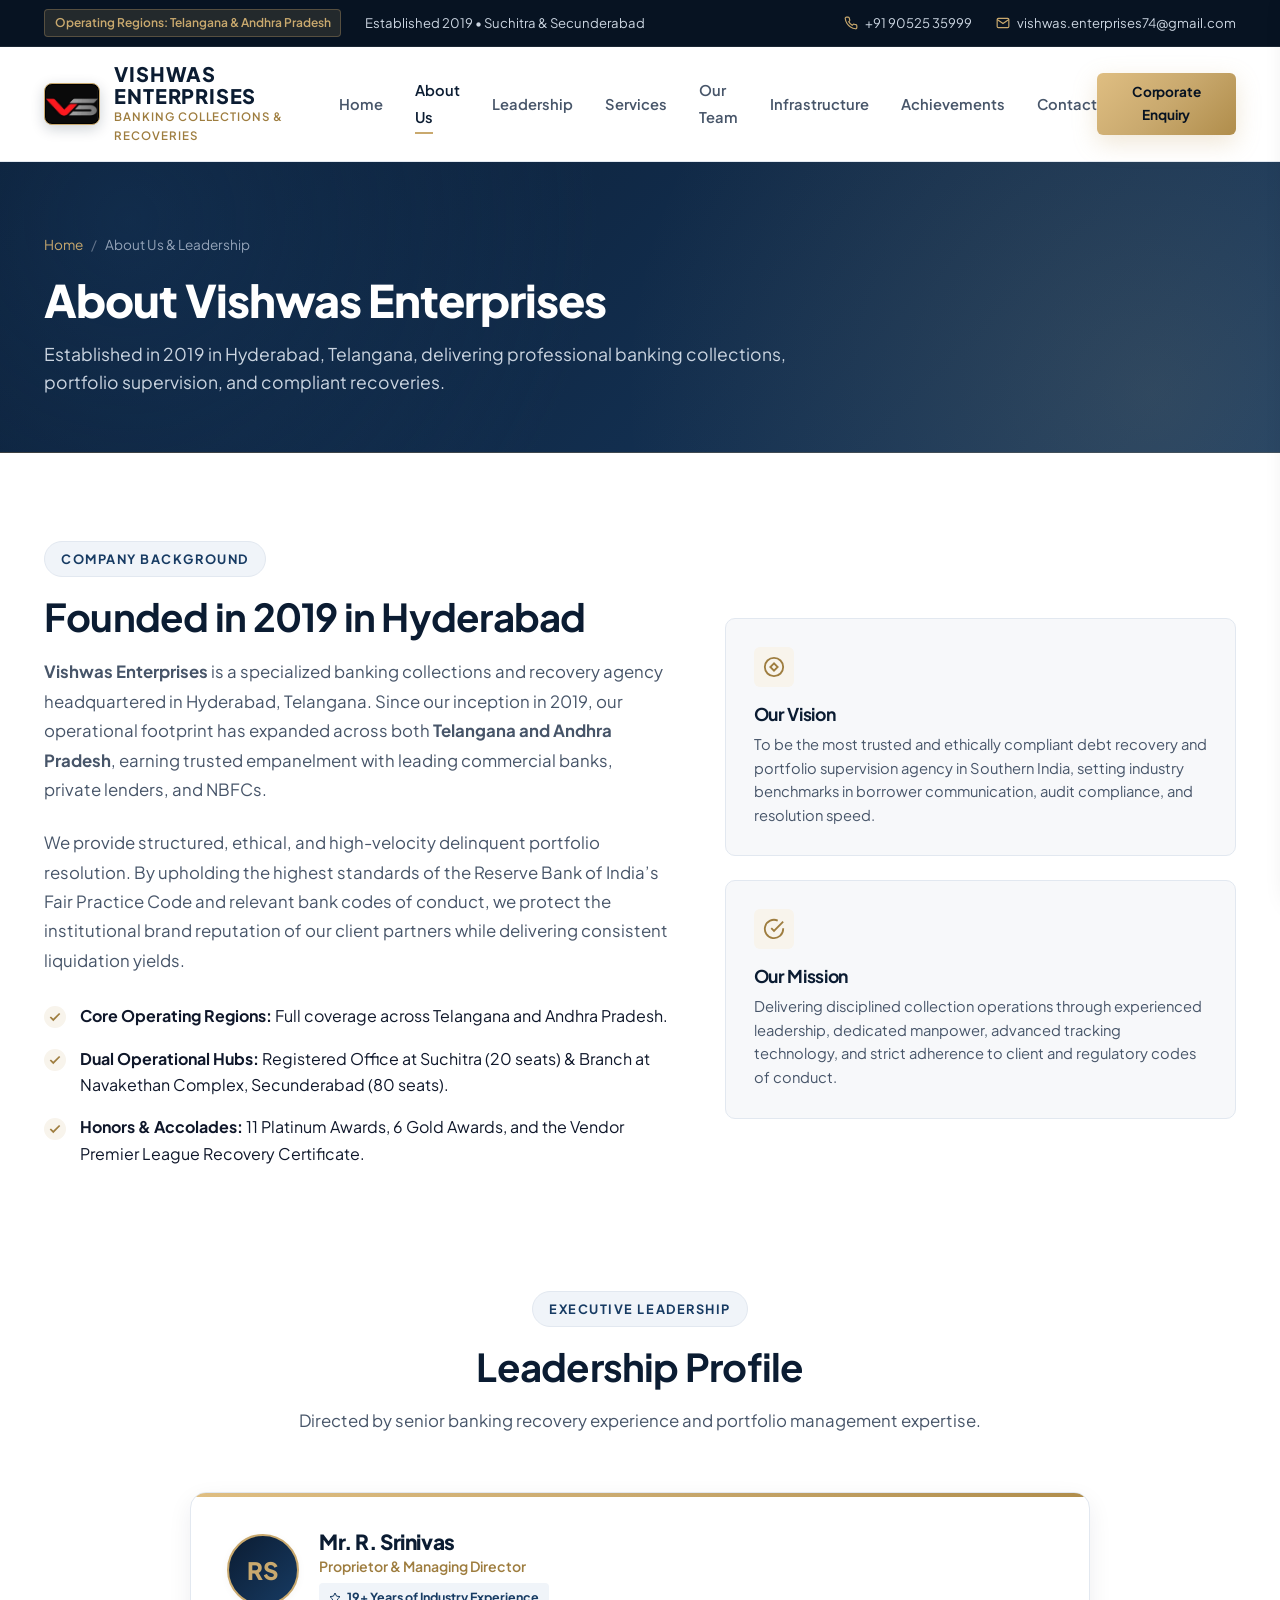
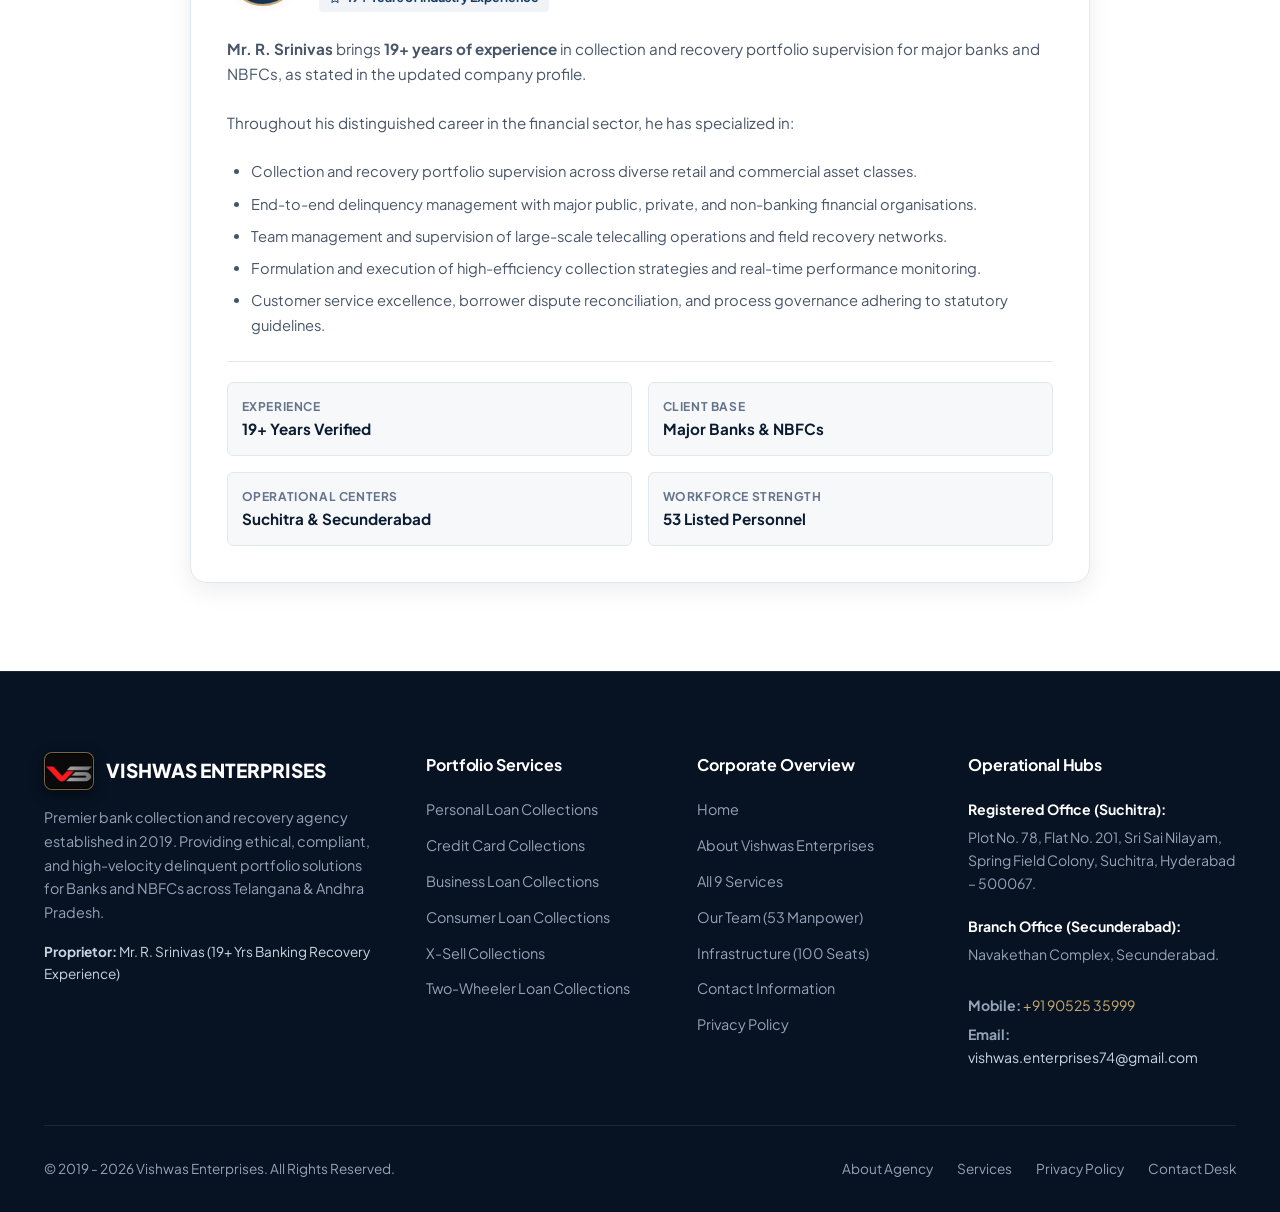
==== about.html @ aa0c0863 "Implement Master PRD: 19+ yrs exp, 53 manpower, 100 seating, 11 Platinum & 6 Gold awards, 9 services" ====
<!DOCTYPE html>
<html lang="en">
<head>
  <meta charset="UTF-8">
  <meta name="viewport" content="width=device-width, initial-scale=1.0">
  <title>About Us & Leadership | Vishwas Enterprises | Banking Collections</title>
  <meta name="description" content="Learn about Vishwas Enterprises, founded in 2019 in Hyderabad, and our Proprietor Mr. R. Srinivas with 19+ years of portfolio supervision experience for major banks and NBFCs across Telangana & Andhra Pradesh.">
  <meta name="keywords" content="About Vishwas Enterprises, Vishwas Enterprises Hyderabad, Mr R Srinivas Recovery, Bank Recovery Agency Secunderabad">

  <!-- Favicon -->
  <link rel="icon" type="image/jpeg" href="assets/logo.jpg">
  <link rel="apple-touch-icon" href="assets/logo.jpg">

  <!-- Fonts & Styles -->
  <link rel="preconnect" href="https://fonts.googleapis.com">
  <link rel="preconnect" href="https://fonts.gstatic.com" crossorigin>
  <link href="https://fonts.googleapis.com/css2?family=Plus+Jakarta+Sans:wght@300;400;500;600;700;800;900&display=swap" rel="stylesheet">
  <link rel="stylesheet" href="css/style.css">
  <link rel="stylesheet" href="css/responsive.css">
</head>
<body>

  <!-- Top Bar -->
  <div class="top-bar">
    <div class="container top-bar-inner">
      <div class="top-bar-left">
        <span class="badge-regions">Operating Regions: Telangana & Andhra Pradesh</span>
        <span class="top-bar-item">Established 2019 &bull; Suchitra & Secunderabad</span>
      </div>
      <div class="top-bar-right">
        <div class="top-bar-item">
          <svg width="14" height="14" viewBox="0 0 24 24" fill="none" stroke="currentColor" stroke-width="2"><path d="M22 16.92v3a2 2 0 0 1-2.18 2 19.79 19.79 0 0 1-8.63-3.07 19.5 19.5 0 0 1-6-6 19.79 19.79 0 0 1-3.07-8.67A2 2 0 0 1 4.11 2h3a2 2 0 0 1 2 1.72 12.84 12.84 0 0 0 .7 2.81 2 2 0 0 1-.45 2.11L8.09 9.91a16 16 0 0 0 6 6l1.27-1.27a2 2 0 0 1 2.11-.45 12.84 12.84 0 0 0 2.81.7A2 2 0 0 1 22 16.92z"></path></svg>
          <a href="tel:+919052535999">+91 90525 35999</a>
        </div>
        <div class="top-bar-item">
          <svg width="14" height="14" viewBox="0 0 24 24" fill="none" stroke="currentColor" stroke-width="2"><path d="M4 4h16c1.1 0 2 .9 2 2v12c0 1.1-.9 2-2 2H4c-1.1 0-2-.9-2-2V6c0-1.1.9-2 2-2z"></path><polyline points="22,6 12,13 2,6"></polyline></svg>
          <a href="mailto:vishwas.enterprises74@gmail.com">vishwas.enterprises74@gmail.com</a>
        </div>
      </div>
    </div>
  </div>

  <!-- Header -->
  <header class="main-header">
    <div class="container">
      <nav class="navbar">
        <a href="index.html" class="brand-logo">
          <div class="brand-logo-badge">
            <img src="assets/logo.jpg" alt="Vishwas Enterprises Logo" class="brand-logo-img">
          </div>
          <div class="brand-text">
            <span class="brand-name">VISHWAS ENTERPRISES</span>
            <span class="brand-tagline">Banking Collections & Recoveries</span>
          </div>
        </a>

        <ul class="nav-links">
          <li><a href="index.html" class="nav-link">Home</a></li>
          <li><a href="about.html" class="nav-link active">About Us</a></li>
          <li><a href="#leadership" class="nav-link">Leadership</a></li>
          <li><a href="services.html" class="nav-link">Services</a></li>
          <li><a href="index.html#team" class="nav-link">Our Team</a></li>
          <li><a href="index.html#infrastructure" class="nav-link">Infrastructure</a></li>
          <li><a href="index.html#awards" class="nav-link">Achievements</a></li>
          <li><a href="contact.html" class="nav-link">Contact</a></li>
        </ul>

        <div class="nav-cta">
          <a href="contact.html#contact" class="btn btn-primary btn-sm">Corporate Enquiry</a>
        </div>

        <button class="mobile-toggle" aria-label="Open Navigation Menu">
          <svg width="26" height="26" viewBox="0 0 24 24" fill="none" stroke="currentColor" stroke-width="2"><line x1="3" y1="12" x2="21" y2="12"></line><line x1="3" y1="6" x2="21" y2="6"></line><line x1="3" y1="18" x2="21" y2="18"></line></svg>
        </button>
      </nav>
    </div>
  </header>

  <!-- Mobile Drawer -->
  <div class="mobile-nav-overlay"></div>
  <aside class="mobile-nav-drawer">
    <div class="mobile-drawer-header">
      <div class="brand-logo">
        <div class="brand-logo-badge">
          <img src="assets/logo.jpg" alt="Vishwas Enterprises Logo" class="brand-logo-img">
        </div>
        <div class="brand-text">
          <span class="brand-name" style="font-size: 1.05rem;">VISHWAS</span>
          <span class="brand-tagline">Enterprises</span>
        </div>
      </div>
      <button class="close-drawer">&times;</button>
    </div>
    <ul class="mobile-nav-links">
      <li><a href="index.html" class="nav-link">Home</a></li>
      <li><a href="about.html" class="nav-link">About Us & Leadership</a></li>
      <li><a href="services.html" class="nav-link">All 9 Services</a></li>
      <li><a href="index.html#team" class="nav-link">Our Team (53 Manpower)</a></li>
      <li><a href="index.html#infrastructure" class="nav-link">Infrastructure</a></li>
      <li><a href="index.html#awards" class="nav-link">Achievements</a></li>
      <li><a href="contact.html" class="nav-link">Contact Information</a></li>
    </ul>
  </aside>

  <!-- Page Hero -->
  <section class="page-hero">
    <div class="container">
      <div class="page-hero-content">
        <div class="breadcrumb-nav">
          <a href="index.html">Home</a>
          <span class="breadcrumb-separator">/</span>
          <span>About Us & Leadership</span>
        </div>
        <h1 class="page-hero-title">About Vishwas Enterprises</h1>
        <p class="page-hero-desc">
          Established in 2019 in Hyderabad, Telangana, delivering professional banking collections, portfolio supervision, and compliant recoveries.
        </p>
      </div>
    </div>
  </section>

  <!-- Main About Content -->
  <section class="section">
    <div class="container">
      <div class="about-grid" style="margin-bottom: 4rem;">
        <div>
          <span class="section-tag">Company Background</span>
          <h2 class="section-title">Founded in 2019 in Hyderabad</h2>
          <p class="about-intro-text">
            <strong>Vishwas Enterprises</strong> is a specialized banking collections and recovery agency headquartered in Hyderabad, Telangana. Since our inception in 2019, our operational footprint has expanded across both <strong>Telangana and Andhra Pradesh</strong>, earning trusted empanelment with leading commercial banks, private lenders, and NBFCs.
          </p>
          <p class="about-intro-text">
            We provide structured, ethical, and high-velocity delinquent portfolio resolution. By upholding the highest standards of the Reserve Bank of India’s Fair Practice Code and relevant bank codes of conduct, we protect the institutional brand reputation of our client partners while delivering consistent liquidation yields.
          </p>

          <div class="about-features-list">
            <div class="about-feature-item">
              <span class="about-check"><svg viewBox="0 0 24 24" fill="none" stroke="currentColor" stroke-width="3"><polyline points="20 6 9 17 4 12"></polyline></svg></span>
              <div><strong>Core Operating Regions:</strong> Full coverage across Telangana and Andhra Pradesh.</div>
            </div>
            <div class="about-feature-item">
              <span class="about-check"><svg viewBox="0 0 24 24" fill="none" stroke="currentColor" stroke-width="3"><polyline points="20 6 9 17 4 12"></polyline></svg></span>
              <div><strong>Dual Operational Hubs:</strong> Registered Office at Suchitra (20 seats) & Branch at Navakethan Complex, Secunderabad (80 seats).</div>
            </div>
            <div class="about-feature-item">
              <span class="about-check"><svg viewBox="0 0 24 24" fill="none" stroke="currentColor" stroke-width="3"><polyline points="20 6 9 17 4 12"></polyline></svg></span>
              <div><strong>Honors & Accolades:</strong> 11 Platinum Awards, 6 Gold Awards, and the Vendor Premier League Recovery Certificate.</div>
            </div>
          </div>
        </div>

        <!-- Vision & Mission -->
        <div>
          <div class="vision-mission-grid" style="margin-top: 0; display: flex; flex-direction: column; gap: 1.5rem;">
            <div class="vm-card">
              <div class="vm-icon">
                <svg width="22" height="22" viewBox="0 0 24 24" fill="none" stroke="currentColor" stroke-width="2"><circle cx="12" cy="12" r="10"></circle><polygon points="12 8 8 12 12 16 16 12 12 8"></polygon></svg>
              </div>
              <h3 class="vm-title">Our Vision</h3>
              <p class="vm-text">
                To be the most trusted and ethically compliant debt recovery and portfolio supervision agency in Southern India, setting industry benchmarks in borrower communication, audit compliance, and resolution speed.
              </p>
            </div>

            <div class="vm-card">
              <div class="vm-icon">
                <svg width="22" height="22" viewBox="0 0 24 24" fill="none" stroke="currentColor" stroke-width="2"><path d="M22 11.08V12a10 10 0 1 1-5.93-9.14"></path><polyline points="22 4 12 14.01 9 11.01"></polyline></svg>
              </div>
              <h3 class="vm-title">Our Mission</h3>
              <p class="vm-text">
                Delivering disciplined collection operations through experienced leadership, dedicated manpower, advanced tracking technology, and strict adherence to client and regulatory codes of conduct.
              </p>
            </div>
          </div>
        </div>
      </div>

      <!-- Leadership Profile Section -->
      <div id="leadership" style="padding-top: 2rem;">
        <div class="section-header">
          <span class="section-tag">Executive Leadership</span>
          <h2 class="section-title">Leadership Profile</h2>
          <p class="section-desc">Directed by senior banking recovery experience and portfolio management expertise.</p>
        </div>

        <div class="proprietor-card" style="max-width: 900px; margin: 0 auto;">
          <div class="proprietor-header">
            <div class="proprietor-avatar">RS</div>
            <div>
              <h3 class="proprietor-name">Mr. R. Srinivas</h3>
              <div class="proprietor-designation">Proprietor & Managing Director</div>
              <div class="proprietor-exp-badge">
                <svg width="12" height="12" viewBox="0 0 24 24" fill="none" stroke="currentColor" stroke-width="2"><polygon points="12 2 15.09 8.26 22 9.27 17 14.14 18.18 21.02 12 17.77 5.82 21.02 7 14.14 2 9.27 8.91 8.26 12 2"></polygon></svg>
                19+ Years of Industry Experience
              </div>
            </div>
          </div>

          <p class="proprietor-bio">
            <strong>Mr. R. Srinivas</strong> brings <strong>19+ years of experience</strong> in collection and recovery portfolio supervision for major banks and NBFCs, as stated in the updated company profile.
          </p>
          <p class="proprietor-bio">
            Throughout his distinguished career in the financial sector, he has specialized in:
          </p>
          <ul class="policy-list" style="margin-bottom: 1.5rem;">
            <li>Collection and recovery portfolio supervision across diverse retail and commercial asset classes.</li>
            <li>End-to-end delinquency management with major public, private, and non-banking financial organisations.</li>
            <li>Team management and supervision of large-scale telecalling operations and field recovery networks.</li>
            <li>Formulation and execution of high-efficiency collection strategies and real-time performance monitoring.</li>
            <li>Customer service excellence, borrower dispute reconciliation, and process governance adhering to statutory guidelines.</li>
          </ul>

          <div class="proprietor-creds">
            <div class="cred-box">
              <div class="cred-title">Experience</div>
              <div class="cred-val">19+ Years Verified</div>
            </div>
            <div class="cred-box">
              <div class="cred-title">Client Base</div>
              <div class="cred-val">Major Banks & NBFCs</div>
            </div>
            <div class="cred-box">
              <div class="cred-title">Operational Centers</div>
              <div class="cred-val">Suchitra & Secunderabad</div>
            </div>
            <div class="cred-box">
              <div class="cred-title">Workforce Strength</div>
              <div class="cred-val">53 Listed Personnel</div>
            </div>
          </div>
        </div>
      </div>
    </div>
  </section>

  <!-- Footer -->
  <footer class="main-footer">
    <div class="container">
      <div class="footer-top-grid">
        <div class="footer-brand-summary">
          <div class="footer-logo">
            <div class="brand-logo-badge footer-badge" style="width: 50px; height: 38px;">
              <img src="assets/logo.jpg" alt="Vishwas Enterprises Official Logo" class="brand-logo-img">
            </div>
            <span>VISHWAS ENTERPRISES</span>
          </div>
          <p class="footer-text">
            Premier bank collection and recovery agency established in 2019. Providing ethical, compliant, and high-velocity delinquent portfolio solutions for Banks and NBFCs across Telangana & Andhra Pradesh.
          </p>
          <div style="font-size: 0.85rem; color: #CBD5E1;">
            <strong>Proprietor:</strong> Mr. R. Srinivas (19+ Yrs Banking Recovery Experience)
          </div>
        </div>

        <div>
          <div class="footer-col-title">Portfolio Services</div>
          <ul class="footer-nav-list">
            <li><a href="services.html#personal-loans">Personal Loan Collections</a></li>
            <li><a href="services.html#credit-cards">Credit Card Collections</a></li>
            <li><a href="services.html#business-loans">Business Loan Collections</a></li>
            <li><a href="services.html#consumer-loans">Consumer Loan Collections</a></li>
            <li><a href="services.html#x-sell">X-Sell Collections</a></li>
            <li><a href="services.html#two-wheeler">Two-Wheeler Loan Collections</a></li>
          </ul>
        </div>

        <div>
          <div class="footer-col-title">Corporate Overview</div>
          <ul class="footer-nav-list">
            <li><a href="index.html">Home</a></li>
            <li><a href="about.html">About Vishwas Enterprises</a></li>
            <li><a href="services.html">All 9 Services</a></li>
            <li><a href="index.html#team">Our Team (53 Manpower)</a></li>
            <li><a href="index.html#infrastructure">Infrastructure (100 Seats)</a></li>
            <li><a href="contact.html">Contact Information</a></li>
            <li><a href="privacy-policy.html">Privacy Policy</a></li>
          </ul>
        </div>

        <div>
          <div class="footer-col-title">Operational Hubs</div>
          <div class="footer-branches">
            <div class="footer-branch-item">
              <strong>Registered Office (Suchitra):</strong>
              Plot No. 78, Flat No. 201, Sri Sai Nilayam, Spring Field Colony, Suchitra, Hyderabad – 500067.
            </div>
            <div class="footer-branch-item">
              <strong>Branch Office (Secunderabad):</strong>
              Navakethan Complex, Secunderabad.
            </div>
            <div style="margin-top: 0.5rem; display: flex; flex-direction: column; gap: 0.35rem;">
              <span><strong>Mobile:</strong> <a href="tel:+919052535999" style="color: var(--accent-gold);">+91 90525 35999</a></span>
              <span><strong>Email:</strong> <a href="mailto:vishwas.enterprises74@gmail.com" style="color: #CBD5E1;">vishwas.enterprises74@gmail.com</a></span>
            </div>
          </div>
        </div>
      </div>

      <div class="footer-bottom">
        <div>&copy; 2019 - 2026 Vishwas Enterprises. All Rights Reserved.</div>
        <div class="footer-bottom-links">
          <a href="about.html">About Agency</a>
          <a href="services.html">Services</a>
          <a href="privacy-policy.html">Privacy Policy</a>
          <a href="contact.html">Contact Desk</a>
        </div>
      </div>
    </div>
  </footer>

  <script src="js/script.js"></script>
</body>
</html>
---- css/style.css ----
/* ==========================================================================
   VISHWAS ENTERPRISES - CORPORATE STYLESHEET
   Bank Collection & Recovery Agency | Hyderabad & Secunderabad
   Designed for Banks, NBFCs & Institutional Lenders
   ========================================================================== */

/* --- CSS Variables & Design Tokens --- */
:root {
  /* Brand Palette */
  --primary-navy: #0B1C32;
  --secondary-royal: #173B63;
  --navy-dark: #071322;
  --navy-light: #1E4675;
  --navy-ultra-light: #F0F4F9;
  
  --accent-gold: #C9A96E;
  --accent-gold-hover: #B89759;
  --accent-gold-dark: #9E7D3F;
  --accent-gold-light: #F8F4EC;
  --accent-gold-muted: rgba(201, 169, 110, 0.16);

  /* Backgrounds & Surfaces */
  --bg-white: #FFFFFF;
  --bg-light: #F7F8FA;
  --bg-card: #FFFFFF;
  --bg-alt: #F3F5F9;

  /* Typography Colors */
  --text-primary: #0F172A;
  --text-secondary: #475569;
  --text-muted: #64748B;
  --text-light: #F8FAFC;
  --text-gold: #C9A96E;

  /* Borders & Dividers */
  --border-subtle: #E2E8F0;
  --border-strong: #CBD5E1;
  --border-gold: rgba(201, 169, 110, 0.35);

  /* Shadows */
  --shadow-sm: 0 2px 8px rgba(11, 28, 50, 0.04);
  --shadow-md: 0 8px 24px rgba(11, 28, 50, 0.07);
  --shadow-lg: 0 16px 40px rgba(11, 28, 50, 0.11);
  --shadow-gold: 0 8px 25px rgba(201, 169, 110, 0.28);
  --shadow-navy: 0 12px 30px rgba(11, 28, 50, 0.25);

  /* Gradients */
  --gradient-navy: linear-gradient(135deg, #0B1C32 0%, #173B63 100%);
  --gradient-navy-dark: linear-gradient(180deg, #071322 0%, #0B1C32 100%);
  --gradient-gold: linear-gradient(135deg, #DFBE82 0%, #C9A96E 50%, #B08D4B 100%);
  --gradient-subtle: linear-gradient(180deg, #FFFFFF 0%, #F7F8FA 100%);

  /* Spacing & Layout */
  --container-max-width: 1240px;
  --radius-sm: 6px;
  --radius-md: 10px;
  --radius-lg: 16px;
  --radius-xl: 24px;
  --transition-fast: 0.2s cubic-bezier(0.4, 0, 0.2, 1);
  --transition-smooth: 0.35s cubic-bezier(0.4, 0, 0.2, 1);
}

/* --- Base & Reset --- */
*, *::before, *::after {
  box-sizing: border-box;
  margin: 0;
  padding: 0;
}

html {
  scroll-behavior: smooth;
  font-size: 16px;
  -webkit-text-size-adjust: 100%;
}

body {
  font-family: 'Plus Jakarta Sans', -apple-system, BlinkMacSystemFont, "Segoe UI", Roboto, sans-serif;
  color: var(--text-primary);
  background-color: var(--bg-white);
  line-height: 1.65;
  overflow-x: hidden;
  text-rendering: optimizeLegibility;
  -webkit-font-smoothing: antialiased;
}

img, svg {
  display: block;
  max-width: 100%;
}

a {
  color: inherit;
  text-decoration: none;
  transition: color var(--transition-fast);
}

ul, ol {
  list-style: none;
}

button, input, select, textarea {
  font-family: inherit;
  font-size: inherit;
}

/* --- Typography --- */
h1, h2, h3, h4, h5, h6 {
  font-weight: 700;
  color: var(--primary-navy);
  line-height: 1.25;
  letter-spacing: -0.02em;
}

h1 { font-size: clamp(2.2rem, 4vw, 3.4rem); }
h2 { font-size: clamp(1.8rem, 3vw, 2.4rem); }
h3 { font-size: clamp(1.25rem, 2vw, 1.5rem); }
h4 { font-size: 1.15rem; }

p {
  color: var(--text-secondary);
  font-size: 1rem;
}

.text-gold {
  color: var(--accent-gold);
}

/* --- Layout Utilities --- */
.container {
  width: 100%;
  max-width: var(--container-max-width);
  margin-inline: auto;
  padding-inline: 1.5rem;
}

.section {
  padding-block: 5.5rem;
  position: relative;
}

.section-light {
  background-color: var(--bg-light);
}

.section-navy {
  background: var(--gradient-navy);
  color: var(--text-light);
}

.section-navy h2, 
.section-navy h3, 
.section-navy h4 {
  color: var(--text-light);
}

.section-navy p {
  color: #CBD5E1;
}

/* --- Section Header Block --- */
.section-header {
  text-align: center;
  max-width: 780px;
  margin: 0 auto 3.5rem auto;
}

.section-tag {
  display: inline-flex;
  align-items: center;
  gap: 0.5rem;
  font-size: 0.8rem;
  font-weight: 700;
  letter-spacing: 0.12em;
  text-transform: uppercase;
  color: var(--secondary-royal);
  background-color: var(--navy-ultra-light);
  border: 1px solid var(--border-subtle);
  padding: 0.4rem 1rem;
  border-radius: 999px;
  margin-bottom: 1rem;
}

.section-navy .section-tag {
  color: var(--accent-gold);
  background: rgba(201, 169, 110, 0.12);
  border-color: rgba(201, 169, 110, 0.25);
}

.section-title {
  margin-bottom: 1rem;
}

.section-desc {
  font-size: 1.05rem;
  line-height: 1.7;
}

/* --- Buttons --- */
.btn {
  display: inline-flex;
  align-items: center;
  justify-content: center;
  gap: 0.6rem;
  padding: 0.85rem 1.75rem;
  border-radius: var(--radius-sm);
  font-weight: 600;
  font-size: 0.95rem;
  letter-spacing: -0.01em;
  border: 1px solid transparent;
  cursor: pointer;
  transition: all var(--transition-fast);
  text-align: center;
}

.btn-primary {
  background: var(--gradient-gold);
  color: var(--navy-dark);
  border: none;
  font-weight: 700;
  box-shadow: var(--shadow-gold);
}

.btn-primary:hover {
  background: linear-gradient(135deg, #ECC888 0%, #D4AF37 100%);
  transform: translateY(-2px);
  box-shadow: 0 10px 28px rgba(201, 169, 110, 0.38);
}

.btn-navy {
  background: var(--primary-navy);
  color: var(--bg-white);
  box-shadow: var(--shadow-md);
}

.btn-navy:hover {
  background: var(--secondary-royal);
  transform: translateY(-2px);
  box-shadow: var(--shadow-lg);
}

.btn-outline-white {
  background: transparent;
  color: var(--bg-white);
  border-color: rgba(255, 255, 255, 0.35);
}

.btn-outline-white:hover {
  background: rgba(255, 255, 255, 0.1);
  border-color: var(--bg-white);
  transform: translateY(-2px);
}

.btn-outline-navy {
  background: transparent;
  color: var(--primary-navy);
  border-color: var(--border-strong);
}

.btn-outline-navy:hover {
  border-color: var(--primary-navy);
  background-color: var(--navy-ultra-light);
  transform: translateY(-2px);
}

.btn-sm {
  padding: 0.55rem 1.1rem;
  font-size: 0.85rem;
}

/* ==========================================================================
   TOP BAR & NAVIGATION
   ========================================================================== */
.top-bar {
  background-color: var(--navy-dark);
  color: #94A3B8;
  font-size: 0.82rem;
  border-bottom: 1px solid rgba(255, 255, 255, 0.08);
  padding-block: 0.55rem;
}

.top-bar-inner {
  display: flex;
  align-items: center;
  justify-content: space-between;
  flex-wrap: wrap;
  gap: 0.75rem;
}

.top-bar-left, .top-bar-right {
  display: flex;
  align-items: center;
  gap: 1.5rem;
}

.top-bar-item {
  display: inline-flex;
  align-items: center;
  gap: 0.45rem;
  color: #CBD5E1;
}

.top-bar-item svg {
  color: var(--accent-gold);
  flex-shrink: 0;
}

.top-bar-item a:hover {
  color: var(--accent-gold);
}

.badge-regions {
  background: rgba(201, 169, 110, 0.15);
  color: var(--accent-gold);
  padding: 0.2rem 0.6rem;
  border-radius: 4px;
  font-size: 0.75rem;
  font-weight: 600;
  border: 1px solid rgba(201, 169, 110, 0.3);
}

/* Main Header */
.main-header {
  position: sticky;
  top: 0;
  z-index: 1000;
  background-color: rgba(255, 255, 255, 0.98);
  backdrop-filter: blur(12px);
  border-bottom: 1px solid var(--border-subtle);
  transition: all var(--transition-fast);
}

.main-header.scrolled {
  box-shadow: 0 4px 20px rgba(11, 28, 50, 0.08);
}

.navbar {
  display: flex;
  align-items: center;
  justify-content: space-between;
  padding-block: 1rem;
}

/* Brand Logo */
.brand-logo {
  display: flex;
  align-items: center;
  gap: 0.9rem;
}

.brand-logo-badge, .logo-symbol {
  width: 56px;
  height: 42px;
  background: #000000;
  border-radius: 8px;
  display: flex;
  align-items: center;
  justify-content: center;
  border: 1.5px solid var(--accent-gold);
  box-shadow: 0 4px 14px rgba(11, 28, 50, 0.2);
  overflow: hidden;
  flex-shrink: 0;
  padding: 1px;
  transition: all var(--transition-fast);
}

.brand-logo:hover .brand-logo-badge,
.brand-logo:hover .logo-symbol {
  border-color: #ECC888;
  box-shadow: 0 6px 18px rgba(201, 169, 110, 0.4);
  transform: translateY(-1px);
}

.brand-logo-img {
  width: 100%;
  height: 100%;
  object-fit: cover;
  display: block;
  border-radius: 6px;
}

.footer-badge {
  background: #000000;
  border-color: rgba(201, 169, 110, 0.6);
  box-shadow: 0 4px 14px rgba(0, 0, 0, 0.4);
}

.brand-text {
  display: flex;
  flex-direction: column;
}

.brand-name {
  font-size: 1.25rem;
  font-weight: 800;
  letter-spacing: 0.04em;
  color: var(--primary-navy);
  line-height: 1.1;
}

.brand-tagline {
  font-size: 0.72rem;
  font-weight: 600;
  letter-spacing: 0.08em;
  color: var(--accent-gold-dark);
  text-transform: uppercase;
}

/* Nav Menu */
.nav-links {
  display: flex;
  align-items: center;
  gap: 2rem;
}

.nav-link {
  font-size: 0.92rem;
  font-weight: 600;
  color: var(--text-secondary);
  position: relative;
  padding: 0.5rem 0;
}

.nav-link::after {
  content: '';
  position: absolute;
  bottom: 0;
  left: 0;
  width: 0;
  height: 2px;
  background: var(--accent-gold);
  transition: width var(--transition-fast);
}

.nav-link:hover, .nav-link.active {
  color: var(--primary-navy);
}

.nav-link:hover::after, .nav-link.active::after {
  width: 100%;
}

.nav-cta {
  display: flex;
  align-items: center;
  gap: 1rem;
}

/* Mobile Toggle */
.mobile-toggle {
  display: none;
  background: none;
  border: none;
  cursor: pointer;
  padding: 0.5rem;
  color: var(--primary-navy);
}

/* Mobile Drawer Overlay */
.mobile-nav-overlay {
  position: fixed;
  inset: 0;
  background: rgba(11, 28, 50, 0.6);
  backdrop-filter: blur(4px);
  z-index: 9998;
  opacity: 0;
  visibility: hidden;
  transition: all var(--transition-smooth);
}

.mobile-nav-drawer {
  position: fixed;
  top: 0;
  right: -320px;
  width: 300px;
  height: 100vh;
  background: var(--bg-white);
  z-index: 9999;
  box-shadow: -8px 0 25px rgba(0, 0, 0, 0.15);
  display: flex;
  flex-direction: column;
  transition: right var(--transition-smooth);
  padding: 2rem 1.5rem;
  overflow-y: auto;
}

.mobile-nav-overlay.active {
  opacity: 1;
  visibility: visible;
}

.mobile-nav-drawer.active {
  right: 0;
}

.mobile-drawer-header {
  display: flex;
  align-items: center;
  justify-content: space-between;
  margin-bottom: 2rem;
  padding-bottom: 1rem;
  border-bottom: 1px solid var(--border-subtle);
}

.close-drawer {
  background: none;
  border: none;
  cursor: pointer;
  color: var(--primary-navy);
  font-size: 1.5rem;
}

.mobile-nav-links {
  display: flex;
  flex-direction: column;
  gap: 1.25rem;
  margin-bottom: 2.5rem;
}

.mobile-nav-links .nav-link {
  font-size: 1.05rem;
  padding-block: 0.4rem;
}

.mobile-drawer-contact {
  margin-top: auto;
  padding-top: 1.5rem;
  border-top: 1px solid var(--border-subtle);
  display: flex;
  flex-direction: column;
  gap: 0.75rem;
  font-size: 0.9rem;
}

/* ==========================================================================
   HERO SECTION
   ========================================================================== */
.hero-section {
  position: relative;
  background: var(--gradient-navy);
  color: var(--text-light);
  padding-top: 5rem;
  padding-bottom: 6rem;
  overflow: hidden;
}

/* Geometric Grid Background Pattern */
.hero-section::before {
  content: '';
  position: absolute;
  inset: 0;
  background-image: 
    radial-gradient(circle at 10% 20%, rgba(23, 59, 99, 0.4) 0%, transparent 40%),
    radial-gradient(circle at 90% 80%, rgba(201, 169, 110, 0.12) 0%, transparent 45%),
    linear-gradient(to right, rgba(255, 255, 255, 0.03) 1px, transparent 1px),
    linear-gradient(to bottom, rgba(255, 255, 255, 0.03) 1px, transparent 1px);
  background-size: 100% 100%, 100% 100%, 40px 40px, 40px 40px;
  pointer-events: none;
}

.hero-grid {
  display: grid;
  grid-template-columns: 1.2fr 0.8fr;
  align-items: center;
  gap: 3.5rem;
  position: relative;
  z-index: 2;
}

.hero-badge {
  display: inline-flex;
  align-items: center;
  gap: 0.6rem;
  padding: 0.4rem 1rem;
  background: rgba(201, 169, 110, 0.12);
  border: 1px solid rgba(201, 169, 110, 0.35);
  border-radius: 999px;
  color: var(--accent-gold);
  font-size: 0.82rem;
  font-weight: 700;
  text-transform: uppercase;
  letter-spacing: 0.08em;
  margin-bottom: 1.5rem;
}

.hero-badge svg {
  color: var(--accent-gold);
}

.hero-title {
  color: var(--bg-white);
  margin-bottom: 1.25rem;
  font-weight: 800;
  letter-spacing: -0.03em;
}

.hero-subtitle-highlight {
  background: linear-gradient(135deg, #FFFFFF 0%, #DFBE82 100%);
  -webkit-background-clip: text;
  -webkit-text-fill-color: transparent;
}

.hero-desc {
  font-size: 1.15rem;
  line-height: 1.7;
  color: #CBD5E1;
  margin-bottom: 2rem;
  max-width: 620px;
}

.hero-cta-group {
  display: flex;
  align-items: center;
  gap: 1.25rem;
  flex-wrap: wrap;
  margin-bottom: 3rem;
}

.hero-trust-bar {
  display: flex;
  align-items: center;
  gap: 2rem;
  padding-top: 2rem;
  border-top: 1px solid rgba(255, 255, 255, 0.12);
}

.hero-trust-item {
  display: flex;
  align-items: center;
  gap: 0.6rem;
  font-size: 0.88rem;
  color: #E2E8F0;
}

.hero-trust-item svg {
  color: var(--accent-gold);
  flex-shrink: 0;
}

/* Hero Right Visual: Corporate Credibility Card */
.hero-card-wrapper {
  position: relative;
}

.hero-card {
  background: rgba(11, 28, 50, 0.85);
  border: 1px solid rgba(201, 169, 110, 0.35);
  backdrop-filter: blur(16px);
  border-radius: var(--radius-lg);
  padding: 2.25rem;
  box-shadow: 0 20px 50px rgba(0, 0, 0, 0.35);
}

.hero-card-header {
  display: flex;
  align-items: center;
  justify-content: space-between;
  margin-bottom: 1.75rem;
  padding-bottom: 1.25rem;
  border-bottom: 1px solid rgba(255, 255, 255, 0.1);
}

.hero-card-title {
  color: var(--bg-white);
  font-size: 1.15rem;
  font-weight: 700;
}

.hero-status-pill {
  display: inline-flex;
  align-items: center;
  gap: 0.4rem;
  background: rgba(16, 185, 129, 0.15);
  border: 1px solid rgba(16, 185, 129, 0.4);
  color: #34D399;
  font-size: 0.75rem;
  font-weight: 600;
  padding: 0.25rem 0.65rem;
  border-radius: 999px;
}

.hero-status-pill::before {
  content: '';
  width: 6px;
  height: 6px;
  border-radius: 50%;
  background-color: #34D399;
  box-shadow: 0 0 8px #34D399;
}

.hero-stats-grid {
  display: grid;
  grid-template-columns: repeat(2, 1fr);
  gap: 1.25rem;
}

.hero-stat-box {
  background: rgba(255, 255, 255, 0.04);
  border: 1px solid rgba(255, 255, 255, 0.08);
  border-radius: var(--radius-md);
  padding: 1.25rem 1rem;
  transition: all var(--transition-fast);
}

.hero-stat-box:hover {
  border-color: rgba(201, 169, 110, 0.4);
  background: rgba(201, 169, 110, 0.06);
}

.stat-number {
  font-size: 2rem;
  font-weight: 800;
  color: var(--accent-gold);
  line-height: 1;
  margin-bottom: 0.35rem;
  font-family: inherit;
}

.stat-label {
  font-size: 0.8rem;
  color: #94A3B8;
  font-weight: 600;
  text-transform: uppercase;
  letter-spacing: 0.04em;
}

.hero-card-footer {
  margin-top: 1.5rem;
  padding-top: 1.25rem;
  border-top: 1px solid rgba(255, 255, 255, 0.08);
  display: flex;
  align-items: center;
  justify-content: space-between;
  font-size: 0.85rem;
  color: #94A3B8;
}

.hero-card-footer span strong {
  color: var(--bg-white);
}

/* ==========================================================================
   STAT BAR / TRUST STRIP
   ========================================================================== */
.trust-strip {
  background-color: var(--bg-white);
  border-bottom: 1px solid var(--border-subtle);
  padding-block: 2rem;
  box-shadow: var(--shadow-sm);
}

.trust-strip-grid {
  display: grid;
  grid-template-columns: repeat(auto-fit, minmax(220px, 1fr));
  gap: 1.5rem;
}

.trust-feature {
  display: flex;
  align-items: flex-start;
  gap: 1rem;
}

.trust-feature-icon {
  width: 44px;
  height: 44px;
  border-radius: var(--radius-sm);
  background: var(--navy-ultra-light);
  border: 1px solid var(--border-subtle);
  display: flex;
  align-items: center;
  justify-content: center;
  color: var(--secondary-royal);
  flex-shrink: 0;
}

.trust-feature-title {
  font-size: 0.95rem;
  font-weight: 700;
  color: var(--primary-navy);
  margin-bottom: 0.2rem;
}

.trust-feature-sub {
  font-size: 0.82rem;
  color: var(--text-muted);
  line-height: 1.4;
}

/* ==========================================================================
   ABOUT US SECTION
   ========================================================================== */
.about-grid {
  display: grid;
  grid-template-columns: 1.1fr 0.9fr;
  gap: 3.5rem;
  align-items: center;
}

.about-intro-text {
  font-size: 1.05rem;
  color: var(--text-secondary);
  margin-bottom: 1.5rem;
  line-height: 1.75;
}

.about-features-list {
  display: flex;
  flex-direction: column;
  gap: 1rem;
  margin-block: 1.75rem;
}

.about-feature-item {
  display: flex;
  align-items: flex-start;
  gap: 0.85rem;
}

.about-check {
  width: 22px;
  height: 22px;
  border-radius: 50%;
  background: var(--accent-gold-light);
  color: var(--accent-gold-dark);
  display: flex;
  align-items: center;
  justify-content: center;
  flex-shrink: 0;
  margin-top: 0.2rem;
}

.about-check svg {
  width: 14px;
  height: 14px;
}

/* Proprietor Profile Card */
.proprietor-card {
  background: var(--bg-white);
  border: 1px solid var(--border-subtle);
  border-radius: var(--radius-lg);
  padding: 2.25rem;
  box-shadow: var(--shadow-md);
  position: relative;
  overflow: hidden;
}

.proprietor-card::before {
  content: '';
  position: absolute;
  top: 0;
  left: 0;
  right: 0;
  height: 4px;
  background: var(--gradient-gold);
}

.proprietor-header {
  display: flex;
  align-items: center;
  gap: 1.25rem;
  margin-bottom: 1.5rem;
}

.proprietor-avatar {
  width: 72px;
  height: 72px;
  border-radius: 50%;
  background: var(--gradient-navy);
  border: 2px solid var(--accent-gold);
  display: flex;
  align-items: center;
  justify-content: center;
  color: var(--accent-gold);
  font-size: 1.5rem;
  font-weight: 800;
  box-shadow: var(--shadow-sm);
  flex-shrink: 0;
}

.proprietor-name {
  font-size: 1.3rem;
  font-weight: 800;
  color: var(--primary-navy);
}

.proprietor-designation {
  font-size: 0.88rem;
  font-weight: 600;
  color: var(--accent-gold-dark);
}

.proprietor-exp-badge {
  display: inline-flex;
  align-items: center;
  gap: 0.35rem;
  background: var(--navy-ultra-light);
  padding: 0.25rem 0.65rem;
  border-radius: 4px;
  font-size: 0.78rem;
  font-weight: 700;
  color: var(--secondary-royal);
  margin-top: 0.35rem;
}

.proprietor-bio {
  font-size: 0.95rem;
  color: var(--text-secondary);
  line-height: 1.65;
  margin-bottom: 1.5rem;
}

.proprietor-creds {
  display: grid;
  grid-template-columns: repeat(2, 1fr);
  gap: 1rem;
  padding-top: 1.25rem;
  border-top: 1px solid var(--border-subtle);
}

.cred-box {
  background: var(--bg-light);
  padding: 0.85rem;
  border-radius: var(--radius-sm);
  border: 1px solid var(--border-subtle);
}

.cred-title {
  font-size: 0.75rem;
  text-transform: uppercase;
  letter-spacing: 0.05em;
  color: var(--text-muted);
  font-weight: 700;
}

.cred-val {
  font-size: 0.95rem;
  font-weight: 700;
  color: var(--primary-navy);
}

/* Vision & Mission Cards */
.vision-mission-grid {
  display: grid;
  grid-template-columns: repeat(2, 1fr);
  gap: 1.5rem;
  margin-top: 2rem;
}

.vm-card {
  background: var(--bg-light);
  border: 1px solid var(--border-subtle);
  border-radius: var(--radius-md);
  padding: 1.75rem;
  position: relative;
  transition: all var(--transition-fast);
}

.vm-card:hover {
  border-color: var(--accent-gold);
  background: var(--bg-white);
  box-shadow: var(--shadow-sm);
}

.vm-icon {
  width: 40px;
  height: 40px;
  background: var(--accent-gold-light);
  color: var(--accent-gold-dark);
  border-radius: var(--radius-sm);
  display: flex;
  align-items: center;
  justify-content: center;
  margin-bottom: 1rem;
}

.vm-title {
  font-size: 1.1rem;
  margin-bottom: 0.5rem;
}

.vm-text {
  font-size: 0.92rem;
  color: var(--text-secondary);
  line-height: 1.6;
}

/* ==========================================================================
   SERVICES SECTION
   ========================================================================== */
.services-grid {
  display: grid;
  grid-template-columns: repeat(auto-fill, minmax(350px, 1fr));
  gap: 2rem;
}

.service-card {
  background: var(--bg-white);
  border: 1px solid var(--border-subtle);
  border-radius: var(--radius-md);
  padding: 2.25rem;
  transition: all var(--transition-smooth);
  display: flex;
  flex-direction: column;
  position: relative;
  overflow: hidden;
}

.service-card::after {
  content: '';
  position: absolute;
  top: 0;
  left: 0;
  width: 100%;
  height: 3px;
  background: var(--gradient-gold);
  opacity: 0;
  transition: opacity var(--transition-fast);
}

.service-card:hover {
  transform: translateY(-6px);
  box-shadow: var(--shadow-lg);
  border-color: rgba(201, 169, 110, 0.4);
}

.service-card:hover::after {
  opacity: 1;
}

.service-header {
  display: flex;
  align-items: center;
  gap: 1rem;
  margin-bottom: 1.25rem;
}

.service-icon-box {
  width: 52px;
  height: 52px;
  border-radius: var(--radius-md);
  background: var(--navy-ultra-light);
  border: 1px solid var(--border-subtle);
  display: flex;
  align-items: center;
  justify-content: center;
  color: var(--secondary-royal);
  transition: all var(--transition-fast);
  flex-shrink: 0;
}

.service-card:hover .service-icon-box {
  background: var(--gradient-navy);
  color: var(--accent-gold);
  border-color: transparent;
}

.service-title {
  font-size: 1.2rem;
  color: var(--primary-navy);
}

.service-desc {
  font-size: 0.95rem;
  color: var(--text-secondary);
  line-height: 1.65;
  margin-bottom: 1.5rem;
  flex-grow: 1;
}

.service-features {
  display: flex;
  flex-direction: column;
  gap: 0.6rem;
  margin-bottom: 1.75rem;
  padding-top: 1.25rem;
  border-top: 1px solid var(--border-subtle);
  font-size: 0.88rem;
}

.service-feature {
  display: flex;
  align-items: center;
  gap: 0.6rem;
  color: var(--text-secondary);
}

.service-feature svg {
  color: var(--accent-gold);
  width: 16px;
  height: 16px;
  flex-shrink: 0;
}

.service-action {
  margin-top: auto;
}

/* ==========================================================================
   OUR STRENGTHS & PROCESS
   ========================================================================== */
.strengths-grid {
  display: grid;
  grid-template-columns: repeat(auto-fit, minmax(320px, 1fr));
  gap: 1.75rem;
  margin-bottom: 4.5rem;
}

.strength-card {
  background: var(--bg-white);
  border: 1px solid var(--border-subtle);
  border-radius: var(--radius-md);
  padding: 2rem;
  transition: all var(--transition-fast);
}

.strength-card:hover {
  border-color: var(--secondary-royal);
  box-shadow: var(--shadow-md);
  transform: translateY(-3px);
}

.strength-icon {
  width: 48px;
  height: 48px;
  border-radius: var(--radius-sm);
  background: var(--navy-ultra-light);
  color: var(--secondary-royal);
  display: flex;
  align-items: center;
  justify-content: center;
  margin-bottom: 1.25rem;
}

.strength-title {
  font-size: 1.15rem;
  margin-bottom: 0.6rem;
}

.strength-desc {
  font-size: 0.92rem;
  line-height: 1.6;
  color: var(--text-secondary);
}

/* Recovery Process Steps */
.process-flow {
  background: var(--gradient-navy);
  border-radius: var(--radius-xl);
  padding: 3.5rem 3rem;
  color: var(--text-light);
  position: relative;
  overflow: hidden;
}

.process-header {
  text-align: center;
  max-width: 650px;
  margin: 0 auto 3rem auto;
}

.process-header h3 {
  color: var(--bg-white);
  font-size: 1.8rem;
  margin-bottom: 0.75rem;
}

.process-header p {
  color: #CBD5E1;
}

.process-steps-grid {
  display: grid;
  grid-template-columns: repeat(6, 1fr);
  gap: 1rem;
  position: relative;
}

.process-step {
  text-align: center;
  position: relative;
}

.step-num-pill {
  width: 42px;
  height: 42px;
  border-radius: 50%;
  background: rgba(201, 169, 110, 0.15);
  border: 2px solid var(--accent-gold);
  color: var(--accent-gold);
  display: flex;
  align-items: center;
  justify-content: center;
  font-weight: 800;
  font-size: 1rem;
  margin: 0 auto 1rem auto;
  box-shadow: 0 0 15px rgba(201, 169, 110, 0.3);
}

.step-title {
  font-size: 0.92rem;
  font-weight: 700;
  color: var(--bg-white);
  margin-bottom: 0.35rem;
}

.step-desc {
  font-size: 0.78rem;
  color: #94A3B8;
  line-height: 1.45;
}

/* ==========================================================================
   AWARDS & ACHIEVEMENTS
   ========================================================================== */
.awards-grid {
  display: grid;
  grid-template-columns: repeat(2, 1fr);
  gap: 2.5rem;
  margin-bottom: 3.5rem;
}

.award-category-card {
  background: var(--bg-white);
  border-radius: var(--radius-lg);
  padding: 2.75rem;
  box-shadow: var(--shadow-md);
  border: 1px solid var(--border-subtle);
  position: relative;
  overflow: hidden;
  display: flex;
  flex-direction: column;
}

.award-category-card.platinum {
  border-top: 5px solid #A0AEC0;
}

.award-category-card.gold {
  border-top: 5px solid var(--accent-gold);
}

.award-badge-top {
  display: inline-flex;
  align-items: center;
  gap: 0.5rem;
  font-size: 0.8rem;
  font-weight: 800;
  letter-spacing: 0.1em;
  text-transform: uppercase;
  margin-bottom: 1.5rem;
}

.award-category-card.platinum .award-badge-top {
  color: #4A5568;
}

.award-category-card.gold .award-badge-top {
  color: var(--accent-gold-dark);
}

.award-count-display {
  display: flex;
  align-items: baseline;
  gap: 1rem;
  margin-bottom: 1rem;
}

.award-number {
  font-size: 4rem;
  font-weight: 900;
  line-height: 1;
}

.award-category-card.platinum .award-number {
  background: linear-gradient(135deg, #2D3748 0%, #718096 100%);
  -webkit-background-clip: text;
  -webkit-text-fill-color: transparent;
}

.award-category-card.gold .award-number {
  background: var(--gradient-gold);
  -webkit-background-clip: text;
  -webkit-text-fill-color: transparent;
}

.award-title-group h3 {
  font-size: 1.6rem;
  margin-bottom: 0.25rem;
}

.award-desc {
  font-size: 0.95rem;
  color: var(--text-secondary);
  line-height: 1.65;
  margin-bottom: 1.75rem;
}

.award-metrics-list {
  display: flex;
  flex-direction: column;
  gap: 0.75rem;
  padding-top: 1.25rem;
  border-top: 1px solid var(--border-subtle);
  font-size: 0.9rem;
}

.award-metric-item {
  display: flex;
  align-items: center;
  gap: 0.75rem;
  color: var(--text-secondary);
}

.award-metric-item svg {
  color: var(--accent-gold);
  flex-shrink: 0;
}

/* Compliance Assurance Strip */
.compliance-banner {
  background: var(--navy-ultra-light);
  border: 1px solid var(--border-subtle);
  border-radius: var(--radius-md);
  padding: 2rem;
  display: flex;
  align-items: center;
  justify-content: space-between;
  gap: 2rem;
  flex-wrap: wrap;
}

.compliance-info {
  display: flex;
  align-items: center;
  gap: 1.25rem;
}

.compliance-icon {
  width: 50px;
  height: 50px;
  border-radius: 50%;
  background: var(--secondary-royal);
  color: var(--accent-gold);
  display: flex;
  align-items: center;
  justify-content: center;
  flex-shrink: 0;
}

.compliance-title {
  font-size: 1.1rem;
  font-weight: 700;
  color: var(--primary-navy);
  margin-bottom: 0.25rem;
}

.compliance-text {
  font-size: 0.9rem;
  color: var(--text-secondary);
  max-width: 650px;
}

/* ==========================================================================
   INFRASTRUCTURE & TEAM
   ========================================================================== */
.infra-grid {
  display: grid;
  grid-template-columns: 1fr 1fr;
  gap: 3rem;
  margin-bottom: 4rem;
}

.infra-location-card {
  background: var(--bg-white);
  border: 1px solid var(--border-subtle);
  border-radius: var(--radius-lg);
  padding: 2.25rem;
  box-shadow: var(--shadow-sm);
  display: flex;
  flex-direction: column;
}

.location-tag {
  display: inline-block;
  background: var(--accent-gold-light);
  color: var(--accent-gold-dark);
  font-size: 0.75rem;
  font-weight: 700;
  letter-spacing: 0.08em;
  text-transform: uppercase;
  padding: 0.25rem 0.65rem;
  border-radius: 4px;
  margin-bottom: 1rem;
  align-self: flex-start;
}

.infra-loc-title {
  font-size: 1.35rem;
  margin-bottom: 0.5rem;
}

.infra-loc-address {
  font-size: 0.95rem;
  color: var(--text-secondary);
  line-height: 1.6;
  margin-bottom: 1.5rem;
}

.infra-features {
  display: grid;
  grid-template-columns: repeat(2, 1fr);
  gap: 1rem;
  margin-top: auto;
  padding-top: 1.5rem;
  border-top: 1px solid var(--border-subtle);
}

.infra-feature-item {
  display: flex;
  align-items: center;
  gap: 0.5rem;
  font-size: 0.85rem;
  color: var(--text-secondary);
}

.infra-feature-item svg {
  color: var(--accent-gold-dark);
  flex-shrink: 0;
}

/* Team Hierarchy Display */
.team-hierarchy-card {
  background: var(--bg-white);
  border: 1px solid var(--border-subtle);
  border-radius: var(--radius-lg);
  padding: 2.5rem;
  box-shadow: var(--shadow-md);
}

.team-header {
  text-align: center;
  margin-bottom: 2.5rem;
}

.team-grid {
  display: grid;
  grid-template-columns: repeat(auto-fit, minmax(220px, 1fr));
  gap: 1.5rem;
}

.team-role-card {
  background: var(--bg-light);
  border: 1px solid var(--border-subtle);
  border-radius: var(--radius-md);
  padding: 1.5rem;
  text-align: center;
  transition: all var(--transition-fast);
}

.team-role-card:hover {
  background: var(--bg-white);
  border-color: var(--accent-gold);
  transform: translateY(-3px);
  box-shadow: var(--shadow-sm);
}

.role-icon {
  width: 48px;
  height: 48px;
  border-radius: 50%;
  background: var(--navy-ultra-light);
  color: var(--secondary-royal);
  display: flex;
  align-items: center;
  justify-content: center;
  margin: 0 auto 1rem auto;
}

.role-title {
  font-size: 1.05rem;
  font-weight: 700;
  color: var(--primary-navy);
  margin-bottom: 0.35rem;
}

.role-desc {
  font-size: 0.82rem;
  color: var(--text-muted);
  line-height: 1.5;
}

/* ==========================================================================
   FAQ SECTION (B2B / INSTITUTIONAL)
   ========================================================================== */
.faq-container {
  max-width: 820px;
  margin: 0 auto;
}

.faq-item {
  background: var(--bg-white);
  border: 1px solid var(--border-subtle);
  border-radius: var(--radius-md);
  margin-bottom: 1rem;
  overflow: hidden;
  transition: border-color var(--transition-fast);
}

.faq-item.active {
  border-color: var(--accent-gold);
  box-shadow: var(--shadow-sm);
}

.faq-trigger {
  width: 100%;
  text-align: left;
  background: none;
  border: none;
  padding: 1.35rem 1.5rem;
  display: flex;
  align-items: center;
  justify-content: space-between;
  gap: 1rem;
  cursor: pointer;
  font-weight: 700;
  font-size: 1.05rem;
  color: var(--primary-navy);
  transition: color var(--transition-fast);
}

.faq-trigger:hover {
  color: var(--secondary-royal);
}

.faq-trigger svg {
  transition: transform var(--transition-fast);
  color: var(--accent-gold-dark);
  flex-shrink: 0;
}

.faq-item.active .faq-trigger svg {
  transform: rotate(180deg);
}

.faq-body {
  max-height: 0;
  overflow: hidden;
  transition: max-height 0.35s ease, padding 0.35s ease;
  padding: 0 1.5rem;
  color: var(--text-secondary);
  font-size: 0.95rem;
  line-height: 1.65;
}

.faq-item.active .faq-body {
  padding: 0 1.5rem 1.35rem 1.5rem;
}

/* ==========================================================================
   CONTACT US & MAPS
   ========================================================================== */
.contact-grid {
  display: grid;
  grid-template-columns: 1fr 1.15fr;
  gap: 3.5rem;
  align-items: flex-start;
}

.contact-info-panel {
  display: flex;
  flex-direction: column;
  gap: 2rem;
}

.contact-card-box {
  background: var(--bg-white);
  border: 1px solid var(--border-subtle);
  border-radius: var(--radius-lg);
  padding: 2.25rem;
  box-shadow: var(--shadow-sm);
}

.contact-channels {
  display: flex;
  flex-direction: column;
  gap: 1.25rem;
  margin-top: 1.5rem;
}

.contact-channel-item {
  display: flex;
  align-items: flex-start;
  gap: 1rem;
}

.channel-icon {
  width: 42px;
  height: 42px;
  border-radius: var(--radius-sm);
  background: var(--navy-ultra-light);
  color: var(--secondary-royal);
  display: flex;
  align-items: center;
  justify-content: center;
  flex-shrink: 0;
}

.channel-content {
  display: flex;
  flex-direction: column;
}

.channel-label {
  font-size: 0.78rem;
  font-weight: 700;
  text-transform: uppercase;
  letter-spacing: 0.05em;
  color: var(--text-muted);
}

.channel-value {
  font-size: 1rem;
  font-weight: 700;
  color: var(--primary-navy);
}

.channel-value a:hover {
  color: var(--accent-gold-dark);
}

/* Google Maps Module with Dual Office Tabs */
.map-module {
  margin-top: 1.5rem;
  border-radius: var(--radius-md);
  overflow: hidden;
  border: 1px solid var(--border-subtle);
}

.map-tabs {
  display: flex;
  background: var(--bg-light);
  border-bottom: 1px solid var(--border-subtle);
}

.map-tab-btn {
  flex: 1;
  padding: 0.75rem 1rem;
  background: none;
  border: none;
  font-size: 0.88rem;
  font-weight: 700;
  color: var(--text-muted);
  cursor: pointer;
  transition: all var(--transition-fast);
  text-align: center;
}

.map-tab-btn.active {
  background: var(--bg-white);
  color: var(--primary-navy);
  border-bottom: 2px solid var(--accent-gold);
}

.map-viewport {
  position: relative;
  height: 280px;
  width: 100%;
  background: #E2E8F0;
}

.map-viewport iframe {
  width: 100%;
  height: 100%;
  border: 0;
}

.map-pane {
  display: none;
  height: 100%;
  width: 100%;
}

.map-pane.active {
  display: block;
}

/* Corporate Enquiry Form */
.enquiry-form-card {
  background: var(--bg-white);
  border: 1px solid var(--border-subtle);
  border-radius: var(--radius-lg);
  padding: 2.5rem;
  box-shadow: var(--shadow-md);
}

.form-header-badge {
  display: inline-flex;
  align-items: center;
  gap: 0.4rem;
  font-size: 0.78rem;
  font-weight: 700;
  color: #10B981;
  background: rgba(16, 185, 129, 0.1);
  padding: 0.25rem 0.65rem;
  border-radius: 999px;
  margin-bottom: 0.75rem;
}

.form-header-badge::before {
  content: '';
  width: 6px;
  height: 6px;
  border-radius: 50%;
  background-color: #10B981;
}

.form-desc {
  font-size: 0.92rem;
  color: var(--text-secondary);
  margin-bottom: 1.75rem;
}

.form-row {
  display: grid;
  grid-template-columns: 1fr 1fr;
  gap: 1.25rem;
  margin-bottom: 1.25rem;
}

.form-group {
  display: flex;
  flex-direction: column;
  gap: 0.45rem;
  margin-bottom: 1.25rem;
}

.form-label {
  font-size: 0.85rem;
  font-weight: 700;
  color: var(--primary-navy);
}

.form-label span.req {
  color: #EF4444;
}

.form-control {
  width: 100%;
  padding: 0.75rem 1rem;
  border: 1px solid var(--border-strong);
  border-radius: var(--radius-sm);
  background-color: var(--bg-white);
  color: var(--text-primary);
  font-size: 0.95rem;
  transition: all var(--transition-fast);
}

.form-control:focus {
  outline: none;
  border-color: var(--secondary-royal);
  box-shadow: 0 0 0 3px rgba(23, 59, 99, 0.12);
}

.form-control.error {
  border-color: #EF4444;
  background-color: #FEF2F2;
}

.error-msg {
  font-size: 0.78rem;
  color: #EF4444;
  margin-top: 0.25rem;
  display: none;
}

.form-control.error + .error-msg {
  display: block;
}

textarea.form-control {
  resize: vertical;
  min-height: 110px;
}

.form-disclaimer {
  display: flex;
  align-items: flex-start;
  gap: 0.6rem;
  font-size: 0.78rem;
  color: var(--text-muted);
  line-height: 1.5;
  background: var(--bg-light);
  padding: 0.85rem 1rem;
  border-radius: var(--radius-sm);
  border: 1px dashed var(--border-strong);
  margin-bottom: 1.5rem;
}

.form-disclaimer svg {
  color: var(--accent-gold-dark);
  flex-shrink: 0;
  margin-top: 0.1rem;
}

/* ==========================================================================
   FOOTER
   ========================================================================== */
.main-footer {
  background-color: var(--navy-dark);
  color: #94A3B8;
  padding-top: 5rem;
  padding-bottom: 2rem;
  border-top: 1px solid rgba(255, 255, 255, 0.08);
}

.footer-top-grid {
  display: grid;
  grid-template-columns: 1.5fr 1fr 1fr 1.2fr;
  gap: 3rem;
  margin-bottom: 3.5rem;
}

.footer-brand-summary {
  display: flex;
  flex-direction: column;
  gap: 1rem;
}

.footer-logo {
  display: flex;
  align-items: center;
  gap: 0.75rem;
  color: var(--bg-white);
  font-weight: 800;
  font-size: 1.2rem;
}

.footer-text {
  font-size: 0.9rem;
  line-height: 1.65;
  color: #94A3B8;
}

.footer-col-title {
  color: var(--bg-white);
  font-size: 1rem;
  font-weight: 700;
  margin-bottom: 1.25rem;
  letter-spacing: -0.01em;
}

.footer-nav-list {
  display: flex;
  flex-direction: column;
  gap: 0.75rem;
  font-size: 0.9rem;
}

.footer-nav-list a {
  color: #94A3B8;
  transition: color var(--transition-fast);
}

.footer-nav-list a:hover {
  color: var(--accent-gold);
}

.footer-branches {
  display: flex;
  flex-direction: column;
  gap: 1.25rem;
  font-size: 0.88rem;
}

.footer-branch-item strong {
  display: block;
  color: var(--bg-white);
  margin-bottom: 0.25rem;
}

/* Compliance Notice Box in Footer */
.footer-compliance-notice {
  background: rgba(255, 255, 255, 0.03);
  border: 1px solid rgba(255, 255, 255, 0.08);
  border-radius: var(--radius-sm);
  padding: 1.25rem;
  margin-bottom: 2.5rem;
  font-size: 0.8rem;
  color: #64748B;
  line-height: 1.6;
}

.footer-compliance-notice strong {
  color: #CBD5E1;
}

.footer-bottom {
  display: flex;
  align-items: center;
  justify-content: space-between;
  padding-top: 2rem;
  border-top: 1px solid rgba(255, 255, 255, 0.08);
  font-size: 0.85rem;
  flex-wrap: wrap;
  gap: 1rem;
}

.footer-bottom-links {
  display: flex;
  gap: 1.5rem;
}

.footer-bottom-links a:hover {
  color: var(--accent-gold);
}

/* ==========================================================================
   FLOATING ACTION WIDGETS & MODAL
   ========================================================================== */
.floating-actions {
  position: fixed;
  bottom: 25px;
  right: 25px;
  display: flex;
  flex-direction: column;
  gap: 12px;
  z-index: 990;
}

.float-btn {
  width: 50px;
  height: 50px;
  border-radius: 50%;
  display: flex;
  align-items: center;
  justify-content: center;
  color: var(--bg-white);
  box-shadow: 0 6px 20px rgba(0, 0, 0, 0.25);
  cursor: pointer;
  transition: transform var(--transition-fast), box-shadow var(--transition-fast);
  border: none;
  position: relative;
}

.float-btn:hover {
  transform: translateY(-3px) scale(1.05);
}

.float-btn.whatsapp {
  background: #25D366;
}

.float-btn.call {
  background: var(--secondary-royal);
  border: 1.5px solid var(--accent-gold);
}

.float-btn.back-to-top {
  background: var(--primary-navy);
  opacity: 0;
  visibility: hidden;
  transition: all var(--transition-fast);
}

.float-btn.back-to-top.visible {
  opacity: 1;
  visibility: visible;
}

.float-btn svg {
  width: 24px;
  height: 24px;
}

/* Tooltip on float buttons */
.float-btn::before {
  content: attr(data-tooltip);
  position: absolute;
  right: 60px;
  top: 50%;
  transform: translateY(-50%);
  background: var(--primary-navy);
  color: var(--bg-white);
  padding: 4px 10px;
  border-radius: 4px;
  font-size: 0.75rem;
  font-weight: 600;
  white-space: nowrap;
  opacity: 0;
  visibility: hidden;
  transition: all var(--transition-fast);
  pointer-events: none;
  box-shadow: var(--shadow-sm);
}

.float-btn:hover::before {
  opacity: 1;
  visibility: visible;
}

/* Modal Popup */
.modal-overlay {
  position: fixed;
  inset: 0;
  background: rgba(11, 28, 50, 0.7);
  backdrop-filter: blur(6px);
  z-index: 10000;
  display: flex;
  align-items: center;
  justify-content: center;
  padding: 1.5rem;
  opacity: 0;
  visibility: hidden;
  transition: all var(--transition-smooth);
}

.modal-overlay.active {
  opacity: 1;
  visibility: visible;
}

.modal-dialog {
  background: var(--bg-white);
  border-radius: var(--radius-lg);
  max-width: 600px;
  width: 100%;
  max-height: 90vh;
  overflow-y: auto;
  box-shadow: 0 25px 60px rgba(0, 0, 0, 0.3);
  position: relative;
  transform: translateY(20px);
  transition: transform var(--transition-smooth);
  padding: 2.5rem;
}

.modal-overlay.active .modal-dialog {
  transform: translateY(0);
}

.modal-close {
  position: absolute;
  top: 1.25rem;
  right: 1.25rem;
  background: none;
  border: none;
  font-size: 1.5rem;
  color: var(--text-muted);
  cursor: pointer;
  line-height: 1;
}

.modal-close:hover {
  color: var(--primary-navy);
}

/* Toast Message */
.toast-container {
  position: fixed;
  top: 20px;
  right: 20px;
  z-index: 11000;
  display: flex;
  flex-direction: column;
  gap: 10px;
}

.toast {
  background: var(--primary-navy);
  color: var(--bg-white);
  padding: 1rem 1.5rem;
  border-radius: var(--radius-sm);
  border-left: 4px solid var(--accent-gold);
  box-shadow: var(--shadow-lg);
  display: flex;
  align-items: center;
  gap: 0.75rem;
  min-width: 300px;
  animation: slideIn 0.3s ease forwards;
}

.toast.success {
  border-left-color: #10B981;
}

.toast.error {
  border-left-color: #EF4444;
}

@keyframes slideIn {
  from {
    transform: translateX(100%);
    opacity: 0;
  }
  to {
    transform: translateX(0);
    opacity: 1;
  }
}

/* ==========================================================================
   PAGE HERO (FOR DEDICATED SUBPAGES)
   ========================================================================== */
.page-hero {
  background: var(--gradient-navy);
  color: var(--text-light);
  padding: 4.5rem 0 3.5rem 0;
  position: relative;
  overflow: hidden;
  border-bottom: 1px solid rgba(201, 169, 110, 0.25);
}

.page-hero::before {
  content: '';
  position: absolute;
  inset: 0;
  background-image: 
    radial-gradient(circle at 10% 20%, rgba(23, 59, 99, 0.45) 0%, transparent 40%),
    radial-gradient(circle at 90% 80%, rgba(201, 169, 110, 0.15) 0%, transparent 45%);
  pointer-events: none;
}

.page-hero-content {
  position: relative;
  z-index: 2;
  max-width: 800px;
}

.breadcrumb-nav {
  display: flex;
  align-items: center;
  gap: 0.5rem;
  font-size: 0.85rem;
  color: #94A3B8;
  margin-bottom: 1rem;
}

.breadcrumb-nav a {
  color: var(--accent-gold);
}

.breadcrumb-nav a:hover {
  text-decoration: underline;
}

.breadcrumb-separator {
  color: #64748B;
}

.page-hero-title {
  color: var(--bg-white);
  font-size: clamp(2rem, 3.5vw, 2.8rem);
  font-weight: 800;
  margin-bottom: 0.75rem;
  letter-spacing: -0.02em;
}

.page-hero-desc {
  font-size: 1.1rem;
  color: #CBD5E1;
  line-height: 1.6;
}

/* ==========================================================================
   MANPOWER & TEAM STATS
   ========================================================================== */
.team-stats-banner {
  background: var(--bg-white);
  border: 1px solid var(--border-subtle);
  border-radius: var(--radius-lg);
  padding: 2.5rem;
  box-shadow: var(--shadow-sm);
  margin-bottom: 3.5rem;
}

.team-stats-grid {
  display: grid;
  grid-template-columns: repeat(auto-fit, minmax(180px, 1fr));
  gap: 1.5rem;
}

.team-stat-item {
  display: flex;
  flex-direction: column;
  align-items: center;
  text-align: center;
  padding: 1.5rem 1rem;
  background: var(--bg-light);
  border-radius: var(--radius-md);
  border: 1px solid var(--border-subtle);
  transition: all var(--transition-fast);
}

.team-stat-item:hover {
  border-color: var(--accent-gold);
  background: var(--bg-white);
  box-shadow: var(--shadow-sm);
  transform: translateY(-3px);
}

.team-stat-number {
  font-size: 2.8rem;
  font-weight: 900;
  color: var(--secondary-royal);
  line-height: 1;
  margin-bottom: 0.35rem;
}

.team-stat-item.total .team-stat-number {
  color: var(--accent-gold-dark);
}

.team-stat-label {
  font-size: 0.88rem;
  font-weight: 700;
  color: var(--primary-navy);
  margin-bottom: 0.2rem;
}

.team-stat-sub {
  font-size: 0.78rem;
  color: var(--text-muted);
}

/* ==========================================================================
   INFRASTRUCTURE CARDS & CAPACITY
   ========================================================================== */
.infra-stats-grid {
  display: grid;
  grid-template-columns: repeat(3, 1fr);
  gap: 1.75rem;
  margin-bottom: 3rem;
}

.infra-stat-card {
  background: var(--bg-white);
  border: 1px solid var(--border-subtle);
  border-radius: var(--radius-md);
  padding: 2rem;
  box-shadow: var(--shadow-sm);
  display: flex;
  flex-direction: column;
  position: relative;
  overflow: hidden;
}

.infra-stat-card::before {
  content: '';
  position: absolute;
  top: 0;
  left: 0;
  right: 0;
  height: 4px;
  background: var(--gradient-navy);
}

.infra-stat-card.highlight::before {
  background: var(--gradient-gold);
}

.infra-card-badge {
  display: inline-block;
  background: var(--navy-ultra-light);
  color: var(--secondary-royal);
  font-size: 0.75rem;
  font-weight: 700;
  text-transform: uppercase;
  letter-spacing: 0.05em;
  padding: 0.2rem 0.6rem;
  border-radius: 4px;
  margin-bottom: 1rem;
  align-self: flex-start;
}

.infra-capacity-number {
  font-size: 3rem;
  font-weight: 900;
  line-height: 1;
  color: var(--primary-navy);
  margin-bottom: 0.25rem;
}

.infra-stat-card.highlight .infra-capacity-number {
  color: var(--accent-gold-dark);
}

.infra-capacity-label {
  font-size: 0.95rem;
  font-weight: 700;
  color: var(--text-primary);
  margin-bottom: 0.75rem;
}

.infra-card-desc {
  font-size: 0.88rem;
  color: var(--text-secondary);
  line-height: 1.5;
}

/* ==========================================================================
   PREMIER LEAGUE & SPECIAL AWARDS
   ========================================================================== */
.premier-award-card {
  background: linear-gradient(135deg, #0B1C32 0%, #153256 100%);
  border: 2px solid var(--accent-gold);
  border-radius: var(--radius-lg);
  padding: 2.5rem;
  color: var(--text-light);
  display: flex;
  align-items: center;
  justify-content: space-between;
  gap: 2rem;
  box-shadow: 0 15px 35px rgba(11, 28, 50, 0.25);
  margin-bottom: 3.5rem;
  position: relative;
  overflow: hidden;
}

.premier-award-card::after {
  content: '';
  position: absolute;
  top: -50%;
  right: -20%;
  width: 300px;
  height: 300px;
  background: radial-gradient(circle, rgba(201, 169, 110, 0.15) 0%, transparent 70%);
  pointer-events: none;
}

.premier-award-left {
  display: flex;
  align-items: center;
  gap: 1.5rem;
}

.premier-trophy-icon {
  width: 70px;
  height: 70px;
  border-radius: 50%;
  background: rgba(201, 169, 110, 0.18);
  border: 2px solid var(--accent-gold);
  color: var(--accent-gold);
  display: flex;
  align-items: center;
  justify-content: center;
  flex-shrink: 0;
  box-shadow: 0 0 20px rgba(201, 169, 110, 0.35);
}

.premier-badge-tag {
  display: inline-block;
  font-size: 0.75rem;
  font-weight: 800;
  letter-spacing: 0.1em;
  text-transform: uppercase;
  color: var(--accent-gold);
  margin-bottom: 0.35rem;
}

.premier-award-title {
  color: var(--bg-white);
  font-size: 1.45rem;
  font-weight: 800;
  margin-bottom: 0.35rem;
}

.premier-award-desc {
  color: #CBD5E1;
  font-size: 0.95rem;
  max-width: 650px;
  line-height: 1.6;
}

/* ==========================================================================
   PRIVACY POLICY & COMPLIANCE PAGES
   ========================================================================== */
.policy-card {
  background: var(--bg-white);
  border: 1px solid var(--border-subtle);
  border-radius: var(--radius-lg);
  padding: 3rem;
  box-shadow: var(--shadow-sm);
  margin-bottom: 3.5rem;
}

.policy-block {
  margin-bottom: 2rem;
  padding-bottom: 1.75rem;
  border-bottom: 1px solid var(--border-subtle);
}

.policy-block:last-child {
  border-bottom: none;
  margin-bottom: 0;
  padding-bottom: 0;
}

.policy-heading {
  font-size: 1.25rem;
  font-weight: 700;
  color: var(--primary-navy);
  margin-bottom: 0.75rem;
  display: flex;
  align-items: center;
  gap: 0.6rem;
}

.policy-text {
  font-size: 0.95rem;
  color: var(--text-secondary);
  line-height: 1.7;
}

.policy-list {
  margin-top: 0.75rem;
  display: flex;
  flex-direction: column;
  gap: 0.5rem;
  font-size: 0.92rem;
  color: var(--text-secondary);
  padding-left: 1.5rem;
  list-style: disc;
}

/* ==========================================================================
   RESPONSIVE DESIGN BREAKPOINTS
   ========================================================================== */
@media (max-width: 1024px) {
  .hero-grid {
    grid-template-columns: 1fr;
    gap: 3rem;
  }
  
  .about-grid {
    grid-template-columns: 1fr;
  }

  .process-steps-grid {
    grid-template-columns: repeat(3, 1fr);
    row-gap: 2rem;
  }

  .contact-grid {
    grid-template-columns: 1fr;
  }

  .footer-top-grid {
    grid-template-columns: repeat(2, 1fr);
  }
}

@media (max-width: 768px) {
  .top-bar {
    display: none; /* Keep clean on mobile, phone/WhatsApp floating button handles it */
  }

  .nav-links, .nav-cta {
    display: none;
  }

  .mobile-toggle {
    display: block;
  }

  .services-grid {
    grid-template-columns: 1fr;
  }

  .awards-grid {
    grid-template-columns: 1fr;
  }

  .infra-grid {
    grid-template-columns: 1fr;
  }

  .vision-mission-grid {
    grid-template-columns: 1fr;
  }

  .form-row {
    grid-template-columns: 1fr;
  }

  .process-steps-grid {
    grid-template-columns: repeat(2, 1fr);
  }

  .section {
    padding-block: 4rem;
  }

  .footer-top-grid {
    grid-template-columns: 1fr;
  }
}

@media (max-width: 480px) {
  .process-steps-grid {
    grid-template-columns: 1fr;
  }
  
  .hero-stats-grid {
    grid-template-columns: 1fr;
  }

  .floating-actions {
    bottom: 15px;
    right: 15px;
  }
  
  .float-btn {
    width: 44px;
    height: 44px;
  }
}
---- css/responsive.css ----
/* ==========================================================================
   VISHWAS ENTERPRISES - RESPONSIVE STYLESHEET (css/responsive.css)
   Mobile-First & Breakpoint Optimization
   ========================================================================== */

/* Large Tablets & Small Desktops (max-width: 1200px) */
@media (max-width: 1200px) {
  :root {
    --container-max-width: 1120px;
  }
  
  .hero-grid {
    gap: 2.5rem;
  }
  
  .services-grid {
    grid-template-columns: repeat(auto-fill, minmax(320px, 1fr));
  }
}

/* Medium Tablets & Landscape Devices (max-width: 1024px) */
@media (max-width: 1024px) {
  .hero-grid {
    grid-template-columns: 1fr;
    gap: 3rem;
  }

  .hero-card-wrapper {
    max-width: 600px;
    margin-inline: auto;
    width: 100%;
  }

  .about-grid {
    grid-template-columns: 1fr;
    gap: 3rem;
  }

  .infra-grid {
    grid-template-columns: 1fr;
    gap: 2rem;
  }

  .contact-grid {
    grid-template-columns: 1fr;
    gap: 3rem;
  }

  .footer-top-grid {
    grid-template-columns: repeat(2, 1fr);
    gap: 2.5rem;
  }

  .process-steps-grid {
    grid-template-columns: repeat(3, 1fr);
    row-gap: 2rem;
  }
}

/* Tablets & Mobile Landscape (max-width: 768px) */
@media (max-width: 768px) {
  .top-bar {
    display: none;
  }

  .navbar {
    padding-block: 0.75rem;
  }

  .nav-links, .nav-cta {
    display: none;
  }

  .mobile-toggle {
    display: flex;
    align-items: center;
    justify-content: center;
  }

  .section {
    padding-block: 4rem;
  }

  .section-header {
    margin-bottom: 2.5rem;
  }

  .hero-title {
    font-size: 2.1rem;
    line-height: 1.2;
  }

  .hero-desc {
    font-size: 1.02rem;
  }

  .hero-trust-bar {
    flex-direction: column;
    align-items: flex-start;
    gap: 0.85rem;
  }

  .services-grid {
    grid-template-columns: 1fr;
  }

  .awards-grid {
    grid-template-columns: 1fr;
    gap: 1.75rem;
  }

  .team-stats-grid {
    grid-template-columns: repeat(2, 1fr);
  }

  .infra-stats-grid {
    grid-template-columns: 1fr;
  }

  .form-row {
    grid-template-columns: 1fr;
  }

  .vision-mission-grid {
    grid-template-columns: 1fr;
  }

  .footer-top-grid {
    grid-template-columns: 1fr;
    gap: 2rem;
  }

  .footer-bottom {
    flex-direction: column;
    text-align: center;
    gap: 1.25rem;
  }

  .footer-bottom-links {
    justify-content: center;
    flex-wrap: wrap;
    gap: 1rem;
  }
}

/* Small Smart Phones (max-width: 480px) */
@media (max-width: 480px) {
  .container {
    padding-inline: 1rem;
  }

  .hero-stats-grid {
    grid-template-columns: 1fr;
  }

  .team-stats-grid {
    grid-template-columns: 1fr;
  }

  .process-steps-grid {
    grid-template-columns: 1fr;
  }

  .hero-cta-group {
    flex-direction: column;
    width: 100%;
  }

  .hero-cta-group .btn {
    width: 100%;
  }

  .floating-actions {
    bottom: 15px;
    right: 15px;
    gap: 8px;
  }

  .float-btn {
    width: 46px;
    height: 46px;
  }

  .brand-logo-badge {
    width: 48px;
    height: 36px;
  }

  .brand-name {
    font-size: 1.05rem;
  }

  .brand-tagline {
    font-size: 0.65rem;
  }
}
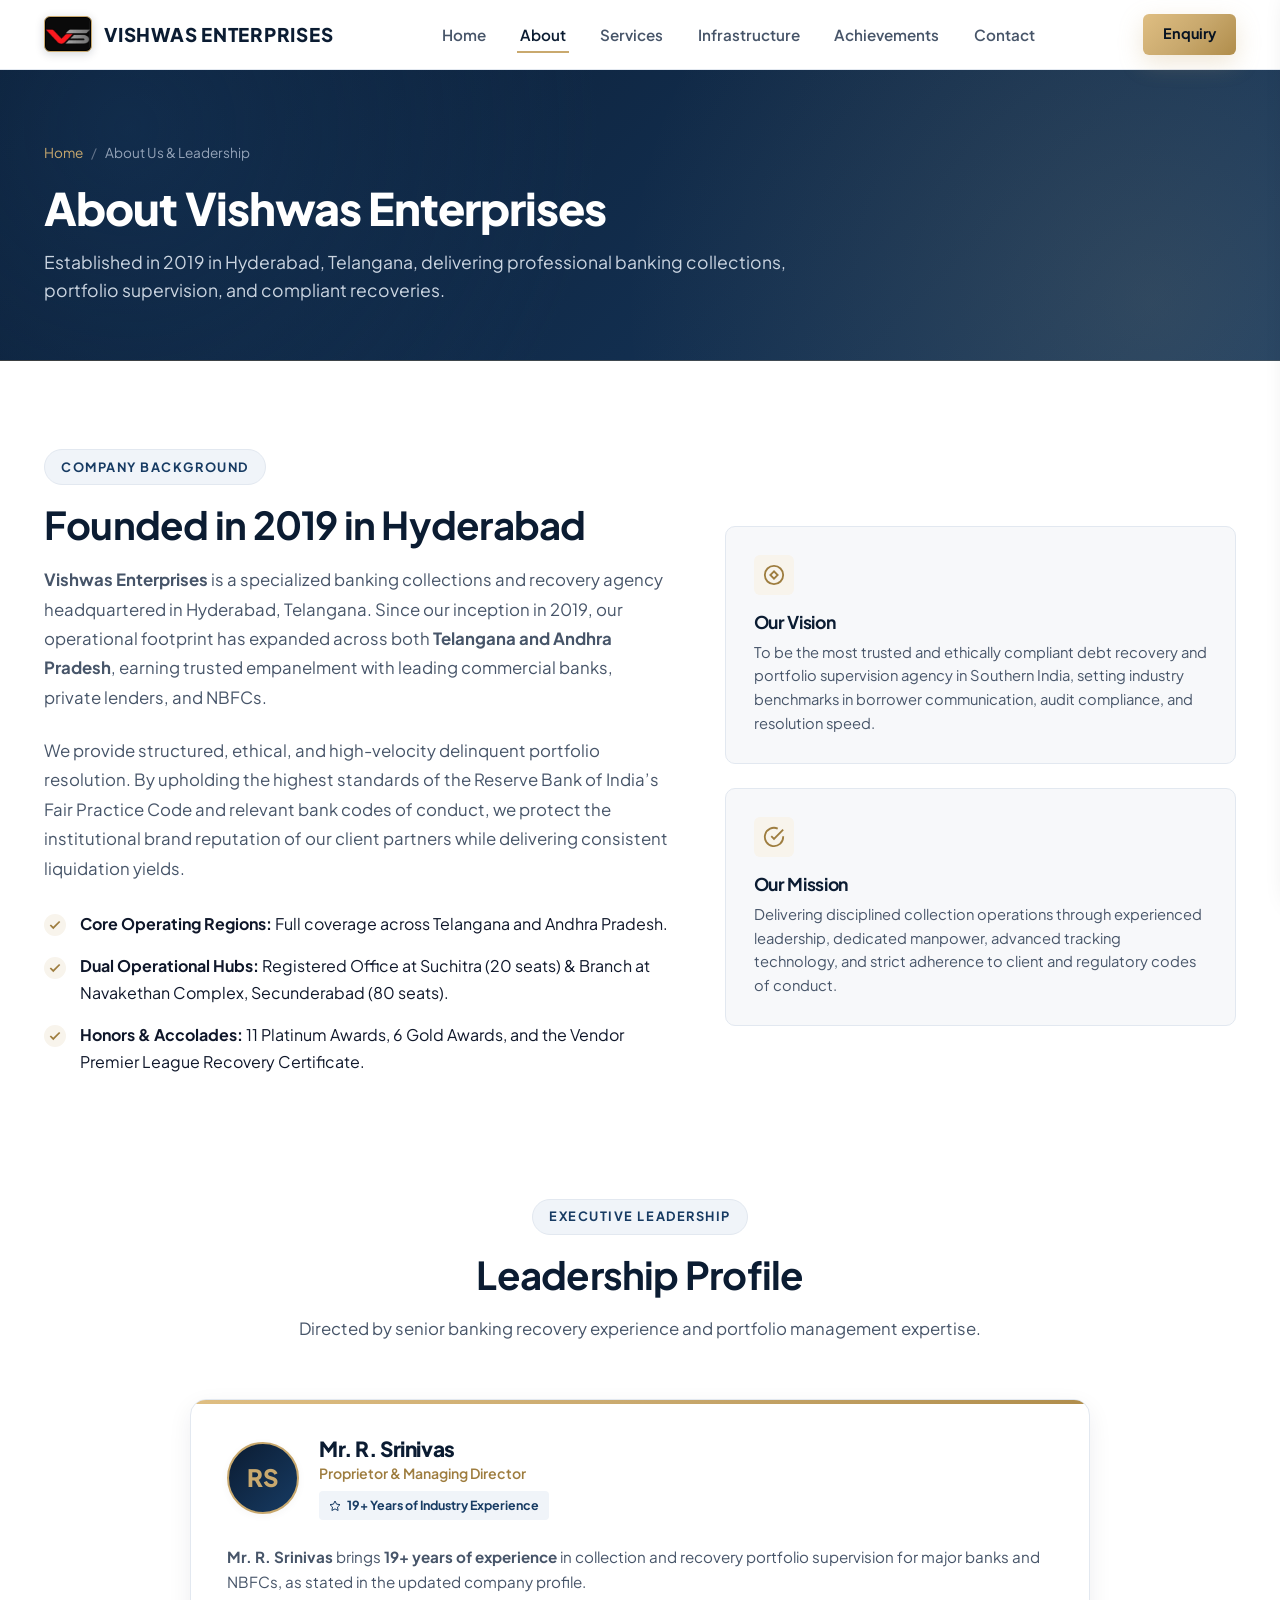
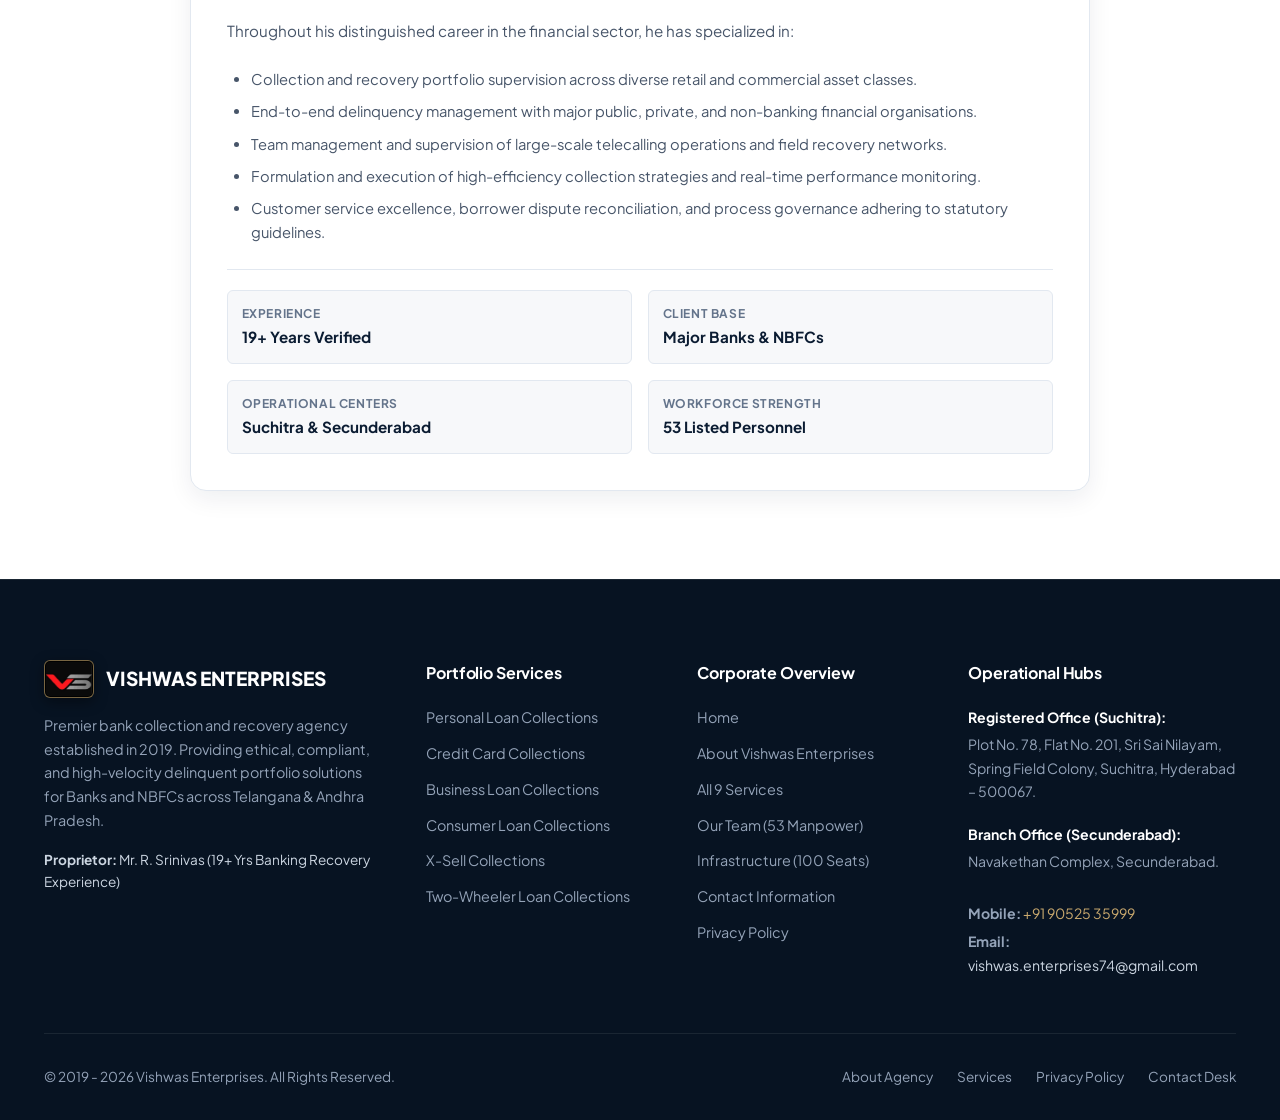
==== commit 5d54cb93: "Simplify navbar: strictly single-line layout, remove multi-line top bar, and prevent text wrapping" ====
--- a/about.html
+++ b/about.html
@@ -20,53 +20,28 @@
 </head>
 <body>
 
-  <!-- Top Bar -->
-  <div class="top-bar">
-    <div class="container top-bar-inner">
-      <div class="top-bar-left">
-        <span class="badge-regions">Operating Regions: Telangana & Andhra Pradesh</span>
-        <span class="top-bar-item">Established 2019 &bull; Suchitra & Secunderabad</span>
-      </div>
-      <div class="top-bar-right">
-        <div class="top-bar-item">
-          <svg width="14" height="14" viewBox="0 0 24 24" fill="none" stroke="currentColor" stroke-width="2"><path d="M22 16.92v3a2 2 0 0 1-2.18 2 19.79 19.79 0 0 1-8.63-3.07 19.5 19.5 0 0 1-6-6 19.79 19.79 0 0 1-3.07-8.67A2 2 0 0 1 4.11 2h3a2 2 0 0 1 2 1.72 12.84 12.84 0 0 0 .7 2.81 2 2 0 0 1-.45 2.11L8.09 9.91a16 16 0 0 0 6 6l1.27-1.27a2 2 0 0 1 2.11-.45 12.84 12.84 0 0 0 2.81.7A2 2 0 0 1 22 16.92z"></path></svg>
-          <a href="tel:+919052535999">+91 90525 35999</a>
-        </div>
-        <div class="top-bar-item">
-          <svg width="14" height="14" viewBox="0 0 24 24" fill="none" stroke="currentColor" stroke-width="2"><path d="M4 4h16c1.1 0 2 .9 2 2v12c0 1.1-.9 2-2 2H4c-1.1 0-2-.9-2-2V6c0-1.1.9-2 2-2z"></path><polyline points="22,6 12,13 2,6"></polyline></svg>
-          <a href="mailto:vishwas.enterprises74@gmail.com">vishwas.enterprises74@gmail.com</a>
-        </div>
-      </div>
-    </div>
-  </div>
-
-  <!-- Header -->
+  <!-- Header: Simple & Single-Line -->
   <header class="main-header">
     <div class="container">
       <nav class="navbar">
-        <a href="index.html" class="brand-logo">
+        <a href="index.html" class="brand-logo" aria-label="Vishwas Enterprises Home">
           <div class="brand-logo-badge">
             <img src="assets/logo.jpg" alt="Vishwas Enterprises Logo" class="brand-logo-img">
           </div>
-          <div class="brand-text">
-            <span class="brand-name">VISHWAS ENTERPRISES</span>
-            <span class="brand-tagline">Banking Collections & Recoveries</span>
-          </div>
+          <span class="brand-name">VISHWAS ENTERPRISES</span>
         </a>
 
         <ul class="nav-links">
           <li><a href="index.html" class="nav-link">Home</a></li>
-          <li><a href="about.html" class="nav-link active">About Us</a></li>
-          <li><a href="#leadership" class="nav-link">Leadership</a></li>
+          <li><a href="about.html" class="nav-link active">About</a></li>
           <li><a href="services.html" class="nav-link">Services</a></li>
-          <li><a href="index.html#team" class="nav-link">Our Team</a></li>
           <li><a href="index.html#infrastructure" class="nav-link">Infrastructure</a></li>
           <li><a href="index.html#awards" class="nav-link">Achievements</a></li>
           <li><a href="contact.html" class="nav-link">Contact</a></li>
         </ul>
 
         <div class="nav-cta">
-          <a href="contact.html#contact" class="btn btn-primary btn-sm">Corporate Enquiry</a>
+          <a href="contact.html#contact" class="btn btn-primary btn-sm">Enquiry</a>
         </div>
 
         <button class="mobile-toggle" aria-label="Open Navigation Menu">
@@ -311,3 +286,4 @@
   <script src="js/script.js"></script>
 </body>
 </html>
+
--- a/css/style.css
+++ b/css/style.css
@@ -268,54 +268,10 @@
 }
 
 /* ==========================================================================
-   TOP BAR & NAVIGATION
+   NAVIGATION BAR (CLEAN, SINGLE-LINE CORPORATE HEADER)
    ========================================================================== */
 .top-bar {
-  background-color: var(--navy-dark);
-  color: #94A3B8;
-  font-size: 0.82rem;
-  border-bottom: 1px solid rgba(255, 255, 255, 0.08);
-  padding-block: 0.55rem;
-}
-
-.top-bar-inner {
-  display: flex;
-  align-items: center;
-  justify-content: space-between;
-  flex-wrap: wrap;
-  gap: 0.75rem;
-}
-
-.top-bar-left, .top-bar-right {
-  display: flex;
-  align-items: center;
-  gap: 1.5rem;
-}
-
-.top-bar-item {
-  display: inline-flex;
-  align-items: center;
-  gap: 0.45rem;
-  color: #CBD5E1;
-}
-
-.top-bar-item svg {
-  color: var(--accent-gold);
-  flex-shrink: 0;
-}
-
-.top-bar-item a:hover {
-  color: var(--accent-gold);
-}
-
-.badge-regions {
-  background: rgba(201, 169, 110, 0.15);
-  color: var(--accent-gold);
-  padding: 0.2rem 0.6rem;
-  border-radius: 4px;
-  font-size: 0.75rem;
-  font-weight: 600;
-  border: 1px solid rgba(201, 169, 110, 0.3);
+  display: none !important; /* Removed to keep header simple and strictly single line */
 }
 
 /* Main Header */
@@ -337,26 +293,32 @@
   display: flex;
   align-items: center;
   justify-content: space-between;
-  padding-block: 1rem;
+  padding-block: 0.85rem;
+  flex-wrap: nowrap;
+  gap: 1.5rem;
+  white-space: nowrap;
 }
 
 /* Brand Logo */
 .brand-logo {
   display: flex;
   align-items: center;
-  gap: 0.9rem;
+  gap: 0.75rem;
+  flex-shrink: 0;
+  text-decoration: none;
+  white-space: nowrap;
 }
 
 .brand-logo-badge, .logo-symbol {
-  width: 56px;
-  height: 42px;
+  width: 48px;
+  height: 36px;
   background: #000000;
-  border-radius: 8px;
+  border-radius: 6px;
   display: flex;
   align-items: center;
   justify-content: center;
   border: 1.5px solid var(--accent-gold);
-  box-shadow: 0 4px 14px rgba(11, 28, 50, 0.2);
+  box-shadow: 0 2px 10px rgba(11, 28, 50, 0.18);
   overflow: hidden;
   flex-shrink: 0;
   padding: 1px;
@@ -366,7 +328,7 @@
 .brand-logo:hover .brand-logo-badge,
 .brand-logo:hover .logo-symbol {
   border-color: #ECC888;
-  box-shadow: 0 6px 18px rgba(201, 169, 110, 0.4);
+  box-shadow: 0 4px 14px rgba(201, 169, 110, 0.35);
   transform: translateY(-1px);
 }
 
@@ -375,7 +337,7 @@
   height: 100%;
   object-fit: cover;
   display: block;
-  border-radius: 6px;
+  border-radius: 4px;
 }
 
 .footer-badge {
@@ -386,38 +348,43 @@
 
 .brand-text {
   display: flex;
-  flex-direction: column;
+  align-items: center;
 }
 
 .brand-name {
-  font-size: 1.25rem;
+  font-size: 1.18rem;
   font-weight: 800;
   letter-spacing: 0.04em;
   color: var(--primary-navy);
-  line-height: 1.1;
+  line-height: 1;
+  white-space: nowrap;
 }
 
 .brand-tagline {
-  font-size: 0.72rem;
-  font-weight: 600;
-  letter-spacing: 0.08em;
-  color: var(--accent-gold-dark);
-  text-transform: uppercase;
-}
-
-/* Nav Menu */
+  display: none !important; /* Hidden in navbar to guarantee strictly single line */
+}
+
+/* Nav Menu - Strictly Single Line, Never Wraps */
 .nav-links {
   display: flex;
   align-items: center;
-  gap: 2rem;
+  gap: 1.75rem;
+  list-style: none;
+  margin: 0;
+  padding: 0;
+  flex-wrap: nowrap;
+  white-space: nowrap;
 }
 
 .nav-link {
-  font-size: 0.92rem;
+  font-size: 0.95rem;
   font-weight: 600;
   color: var(--text-secondary);
   position: relative;
-  padding: 0.5rem 0;
+  padding: 0.4rem 0.2rem;
+  white-space: nowrap;
+  display: inline-block;
+  transition: color var(--transition-fast);
 }
 
 .nav-link::after {
@@ -442,7 +409,17 @@
 .nav-cta {
   display: flex;
   align-items: center;
-  gap: 1rem;
+  flex-shrink: 0;
+  white-space: nowrap;
+}
+
+.nav-cta .btn {
+  white-space: nowrap;
+  padding: 0.55rem 1.25rem;
+  font-size: 0.9rem;
+  font-weight: 700;
+  border-radius: var(--radius-sm);
+  display: inline-flex;
 }
 
 /* Mobile Toggle */
--- a/css/responsive.css
+++ b/css/responsive.css
@@ -18,8 +18,18 @@
   }
 }
 
-/* Medium Tablets & Landscape Devices (max-width: 1024px) */
+/* Medium Tablets & Laptops (max-width: 1024px) */
 @media (max-width: 1024px) {
+  .nav-links, .nav-cta {
+    display: none !important;
+  }
+
+  .mobile-toggle {
+    display: flex !important;
+    align-items: center;
+    justify-content: center;
+  }
+
   .hero-grid {
     grid-template-columns: 1fr;
     gap: 3rem;
@@ -194,3 +204,4 @@
     font-size: 0.65rem;
   }
 }
+
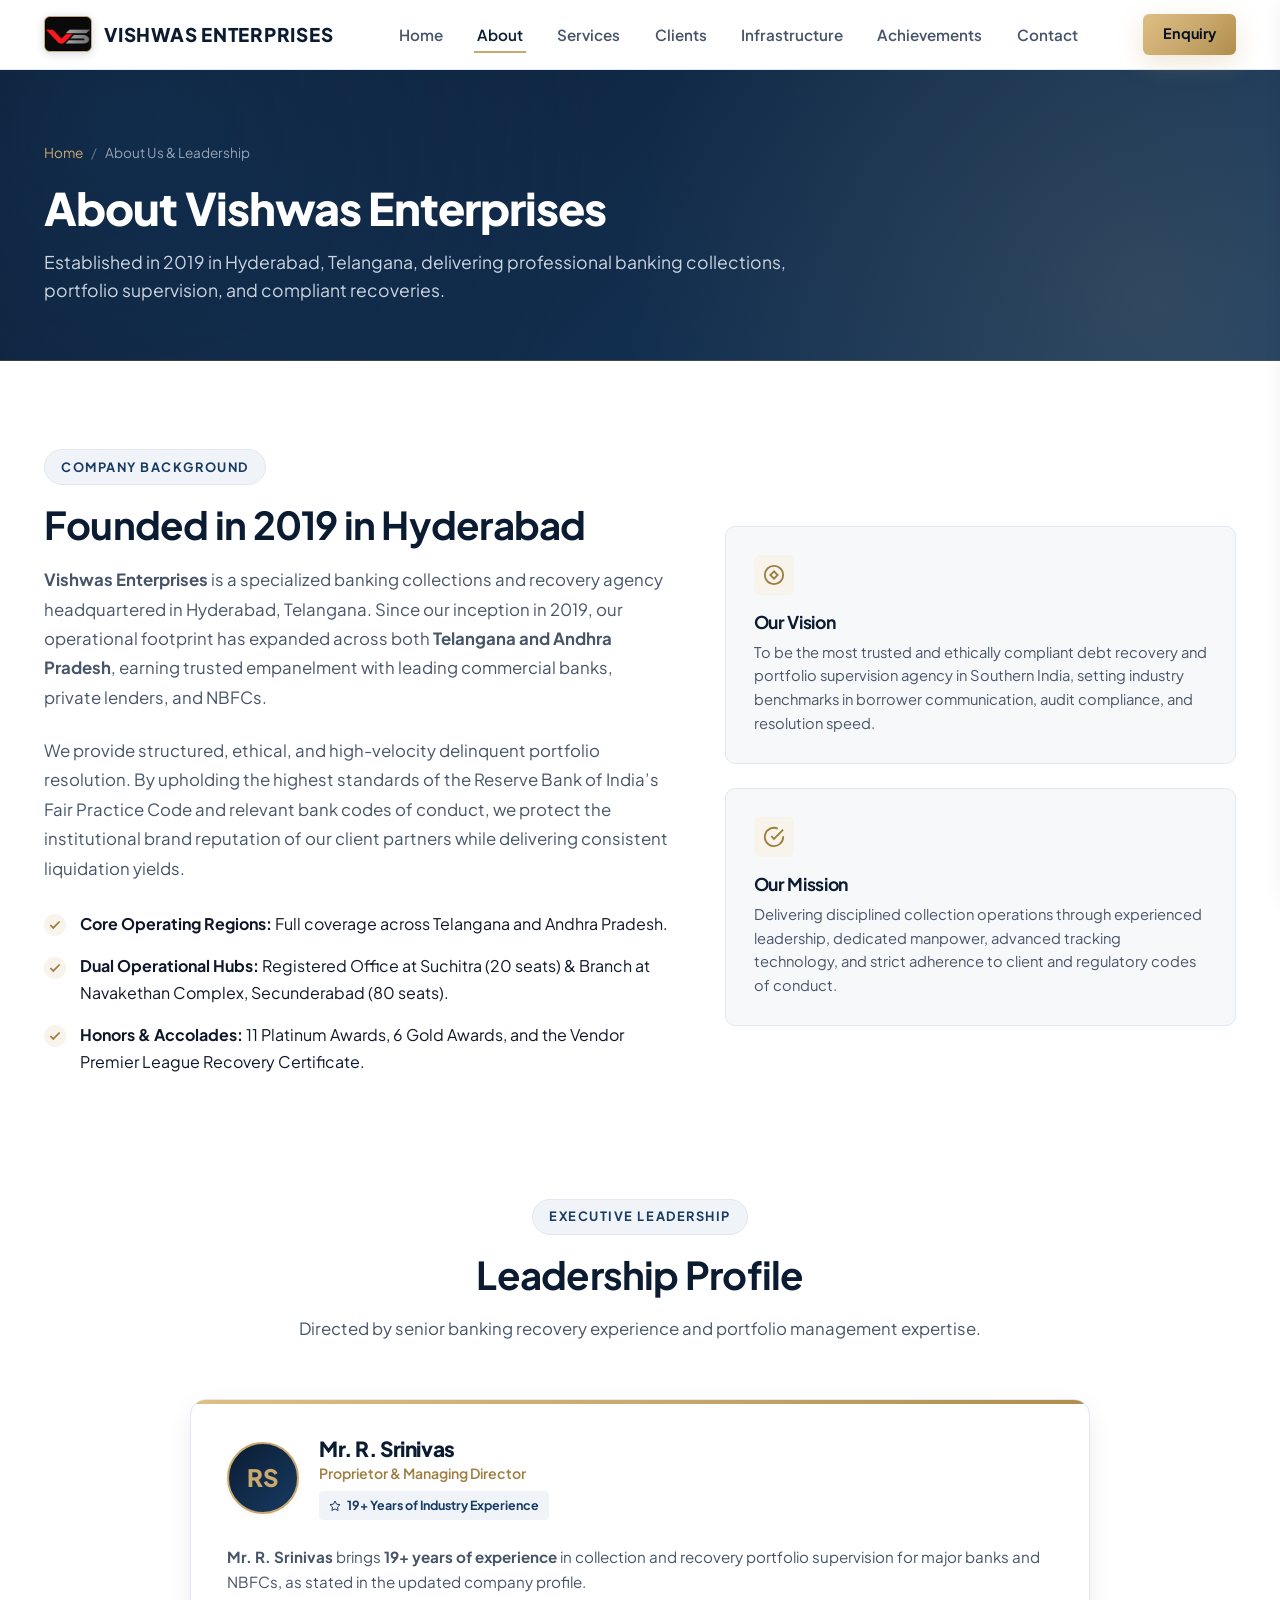
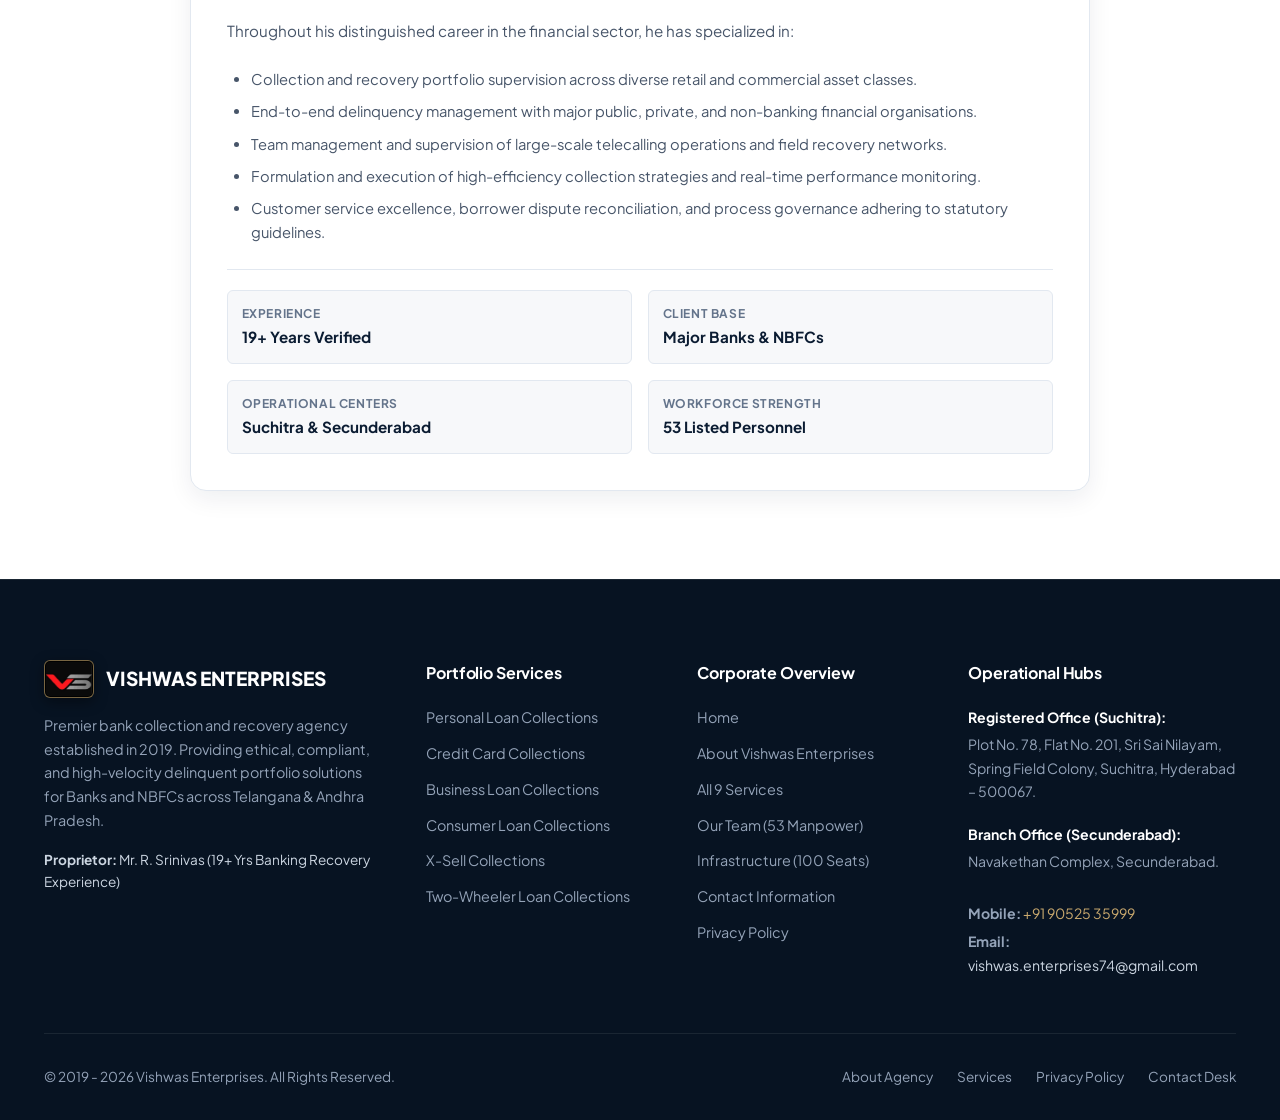
==== commit 1a65c198: "Add Our Clients section featuring IDFC, Yes Bank, AU Small Finance Bank, Bajaj, OneCard and banking " ====
--- a/about.html
+++ b/about.html
@@ -35,6 +35,7 @@
           <li><a href="index.html" class="nav-link">Home</a></li>
           <li><a href="about.html" class="nav-link active">About</a></li>
           <li><a href="services.html" class="nav-link">Services</a></li>
+          <li><a href="index.html#clients" class="nav-link">Clients</a></li>
           <li><a href="index.html#infrastructure" class="nav-link">Infrastructure</a></li>
           <li><a href="index.html#awards" class="nav-link">Achievements</a></li>
           <li><a href="contact.html" class="nav-link">Contact</a></li>
--- a/css/style.css
+++ b/css/style.css
@@ -761,6 +761,108 @@
   font-size: 0.82rem;
   color: var(--text-muted);
   line-height: 1.4;
+}
+
+/* ==========================================================================
+   OUR CLIENTS & INSTITUTIONAL PARTNERS
+   ========================================================================== */
+.clients-section {
+  background-color: var(--bg-light);
+  border-bottom: 1px solid var(--border-subtle);
+  padding-block: 4.5rem;
+  position: relative;
+}
+
+.clients-grid {
+  display: grid;
+  grid-template-columns: repeat(auto-fill, minmax(210px, 1fr));
+  gap: 1.25rem;
+}
+
+.client-card {
+  background: var(--bg-white);
+  border: 1px solid var(--border-subtle);
+  border-radius: var(--radius-md);
+  padding: 1.5rem 1.25rem;
+  display: flex;
+  flex-direction: column;
+  align-items: center;
+  justify-content: center;
+  text-align: center;
+  min-height: 110px;
+  box-shadow: var(--shadow-sm);
+  transition: all var(--transition-fast);
+  position: relative;
+  overflow: hidden;
+}
+
+.client-card:hover {
+  transform: translateY(-4px);
+  border-color: var(--accent-gold);
+  box-shadow: 0 10px 25px rgba(11, 28, 50, 0.1);
+}
+
+.client-card.featured {
+  border-top: 3px solid var(--accent-gold);
+  background: linear-gradient(180deg, #FFFFFF 0%, #FAF8F4 100%);
+}
+
+.client-card-icon {
+  width: 32px;
+  height: 32px;
+  border-radius: 50%;
+  background: var(--navy-ultra-light);
+  color: var(--secondary-royal);
+  display: flex;
+  align-items: center;
+  justify-content: center;
+  margin-bottom: 0.65rem;
+  font-size: 0.85rem;
+}
+
+.client-card.featured .client-card-icon {
+  background: rgba(201, 169, 110, 0.15);
+  color: var(--accent-gold-dark);
+}
+
+.client-card-name {
+  font-size: 1.05rem;
+  font-weight: 800;
+  color: var(--primary-navy);
+  letter-spacing: -0.01em;
+  line-height: 1.25;
+  margin-bottom: 0.35rem;
+}
+
+.client-card-tag {
+  font-size: 0.72rem;
+  font-weight: 700;
+  text-transform: uppercase;
+  letter-spacing: 0.06em;
+  color: var(--text-muted);
+}
+
+.client-card.featured .client-card-tag {
+  color: var(--accent-gold-dark);
+}
+
+/* Slide showcase card */
+.client-slide-wrap {
+  margin-top: 2.5rem;
+  background: var(--bg-white);
+  border: 1px solid var(--border-subtle);
+  border-radius: var(--radius-lg);
+  padding: 1.5rem;
+  box-shadow: var(--shadow-md);
+  text-align: center;
+}
+
+.client-slide-img {
+  width: 100%;
+  max-height: 480px;
+  object-fit: contain;
+  border-radius: var(--radius-md);
+  box-shadow: 0 4px 16px rgba(0, 0, 0, 0.08);
 }
 
 /* ==========================================================================
@@ -2400,6 +2502,330 @@
 }
 
 /* ==========================================================================
+   PAGE HERO (FOR DEDICATED SUBPAGES)
+   ========================================================================== */
+.page-hero {
+  background: var(--gradient-navy);
+  color: var(--text-light);
+  padding: 4.5rem 0 3.5rem 0;
+  position: relative;
+  overflow: hidden;
+  border-bottom: 1px solid rgba(201, 169, 110, 0.25);
+}
+
+.page-hero::before {
+  content: '';
+  position: absolute;
+  inset: 0;
+  background-image: 
+    radial-gradient(circle at 10% 20%, rgba(23, 59, 99, 0.45) 0%, transparent 40%),
+    radial-gradient(circle at 90% 80%, rgba(201, 169, 110, 0.15) 0%, transparent 45%);
+  pointer-events: none;
+}
+
+.page-hero-content {
+  position: relative;
+  z-index: 2;
+  max-width: 800px;
+}
+
+.breadcrumb-nav {
+  display: flex;
+  align-items: center;
+  gap: 0.5rem;
+  font-size: 0.85rem;
+  color: #94A3B8;
+  margin-bottom: 1rem;
+}
+
+.breadcrumb-nav a {
+  color: var(--accent-gold);
+}
+
+.breadcrumb-nav a:hover {
+  text-decoration: underline;
+}
+
+.breadcrumb-separator {
+  color: #64748B;
+}
+
+.page-hero-title {
+  color: var(--bg-white);
+  font-size: clamp(2rem, 3.5vw, 2.8rem);
+  font-weight: 800;
+  margin-bottom: 0.75rem;
+  letter-spacing: -0.02em;
+}
+
+.page-hero-desc {
+  font-size: 1.1rem;
+  color: #CBD5E1;
+  line-height: 1.6;
+}
+
+/* ==========================================================================
+   MANPOWER & TEAM STATS
+   ========================================================================== */
+.team-stats-banner {
+  background: var(--bg-white);
+  border: 1px solid var(--border-subtle);
+  border-radius: var(--radius-lg);
+  padding: 2.5rem;
+  box-shadow: var(--shadow-sm);
+  margin-bottom: 3.5rem;
+}
+
+.team-stats-grid {
+  display: grid;
+  grid-template-columns: repeat(auto-fit, minmax(180px, 1fr));
+  gap: 1.5rem;
+}
+
+.team-stat-item {
+  display: flex;
+  flex-direction: column;
+  align-items: center;
+  text-align: center;
+  padding: 1.5rem 1rem;
+  background: var(--bg-light);
+  border-radius: var(--radius-md);
+  border: 1px solid var(--border-subtle);
+  transition: all var(--transition-fast);
+}
+
+.team-stat-item:hover {
+  border-color: var(--accent-gold);
+  background: var(--bg-white);
+  box-shadow: var(--shadow-sm);
+  transform: translateY(-3px);
+}
+
+.team-stat-number {
+  font-size: 2.8rem;
+  font-weight: 900;
+  color: var(--secondary-royal);
+  line-height: 1;
+  margin-bottom: 0.35rem;
+}
+
+.team-stat-item.total .team-stat-number {
+  color: var(--accent-gold-dark);
+}
+
+.team-stat-label {
+  font-size: 0.88rem;
+  font-weight: 700;
+  color: var(--primary-navy);
+  margin-bottom: 0.2rem;
+}
+
+.team-stat-sub {
+  font-size: 0.78rem;
+  color: var(--text-muted);
+}
+
+/* ==========================================================================
+   INFRASTRUCTURE CARDS & CAPACITY
+   ========================================================================== */
+.infra-stats-grid {
+  display: grid;
+  grid-template-columns: repeat(3, 1fr);
+  gap: 1.75rem;
+  margin-bottom: 3rem;
+}
+
+.infra-stat-card {
+  background: var(--bg-white);
+  border: 1px solid var(--border-subtle);
+  border-radius: var(--radius-md);
+  padding: 2rem;
+  box-shadow: var(--shadow-sm);
+  display: flex;
+  flex-direction: column;
+  position: relative;
+  overflow: hidden;
+}
+
+.infra-stat-card::before {
+  content: '';
+  position: absolute;
+  top: 0;
+  left: 0;
+  right: 0;
+  height: 4px;
+  background: var(--gradient-navy);
+}
+
+.infra-stat-card.highlight::before {
+  background: var(--gradient-gold);
+}
+
+.infra-card-badge {
+  display: inline-block;
+  background: var(--navy-ultra-light);
+  color: var(--secondary-royal);
+  font-size: 0.75rem;
+  font-weight: 700;
+  text-transform: uppercase;
+  letter-spacing: 0.05em;
+  padding: 0.2rem 0.6rem;
+  border-radius: 4px;
+  margin-bottom: 1rem;
+  align-self: flex-start;
+}
+
+.infra-capacity-number {
+  font-size: 3rem;
+  font-weight: 900;
+  line-height: 1;
+  color: var(--primary-navy);
+  margin-bottom: 0.25rem;
+}
+
+.infra-stat-card.highlight .infra-capacity-number {
+  color: var(--accent-gold-dark);
+}
+
+.infra-capacity-label {
+  font-size: 0.95rem;
+  font-weight: 700;
+  color: var(--text-primary);
+  margin-bottom: 0.75rem;
+}
+
+.infra-card-desc {
+  font-size: 0.88rem;
+  color: var(--text-secondary);
+  line-height: 1.5;
+}
+
+/* ==========================================================================
+   PREMIER LEAGUE & SPECIAL AWARDS
+   ========================================================================== */
+.premier-award-card {
+  background: linear-gradient(135deg, #0B1C32 0%, #153256 100%);
+  border: 2px solid var(--accent-gold);
+  border-radius: var(--radius-lg);
+  padding: 2.5rem;
+  color: var(--text-light);
+  display: flex;
+  align-items: center;
+  justify-content: space-between;
+  gap: 2rem;
+  box-shadow: 0 15px 35px rgba(11, 28, 50, 0.25);
+  margin-bottom: 3.5rem;
+  position: relative;
+  overflow: hidden;
+}
+
+.premier-award-card::after {
+  content: '';
+  position: absolute;
+  top: -50%;
+  right: -20%;
+  width: 300px;
+  height: 300px;
+  background: radial-gradient(circle, rgba(201, 169, 110, 0.15) 0%, transparent 70%);
+  pointer-events: none;
+}
+
+.premier-award-left {
+  display: flex;
+  align-items: center;
+  gap: 1.5rem;
+}
+
+.premier-trophy-icon {
+  width: 70px;
+  height: 70px;
+  border-radius: 50%;
+  background: rgba(201, 169, 110, 0.18);
+  border: 2px solid var(--accent-gold);
+  color: var(--accent-gold);
+  display: flex;
+  align-items: center;
+  justify-content: center;
+  flex-shrink: 0;
+  box-shadow: 0 0 20px rgba(201, 169, 110, 0.35);
+}
+
+.premier-badge-tag {
+  display: inline-block;
+  font-size: 0.75rem;
+  font-weight: 800;
+  letter-spacing: 0.1em;
+  text-transform: uppercase;
+  color: var(--accent-gold);
+  margin-bottom: 0.35rem;
+}
+
+.premier-award-title {
+  color: var(--bg-white);
+  font-size: 1.45rem;
+  font-weight: 800;
+  margin-bottom: 0.35rem;
+}
+
+.premier-award-desc {
+  color: #CBD5E1;
+  font-size: 0.95rem;
+  max-width: 650px;
+  line-height: 1.6;
+}
+
+/* ==========================================================================
+   PRIVACY POLICY & COMPLIANCE PAGES
+   ========================================================================== */
+.policy-card {
+  background: var(--bg-white);
+  border: 1px solid var(--border-subtle);
+  border-radius: var(--radius-lg);
+  padding: 3rem;
+  box-shadow: var(--shadow-sm);
+  margin-bottom: 3.5rem;
+}
+
+.policy-block {
+  margin-bottom: 2rem;
+  padding-bottom: 1.75rem;
+  border-bottom: 1px solid var(--border-subtle);
+}
+
+.policy-block:last-child {
+  border-bottom: none;
+  margin-bottom: 0;
+  padding-bottom: 0;
+}
+
+.policy-heading {
+  font-size: 1.25rem;
+  font-weight: 700;
+  color: var(--primary-navy);
+  margin-bottom: 0.75rem;
+  display: flex;
+  align-items: center;
+  gap: 0.6rem;
+}
+
+.policy-text {
+  font-size: 0.95rem;
+  color: var(--text-secondary);
+  line-height: 1.7;
+}
+
+.policy-list {
+  margin-top: 0.75rem;
+  display: flex;
+  flex-direction: column;
+  gap: 0.5rem;
+  font-size: 0.92rem;
+  color: var(--text-secondary);
+  padding-left: 1.5rem;
+  list-style: disc;
+}
+
+/* ==========================================================================
    RESPONSIVE DESIGN BREAKPOINTS
    ========================================================================== */
 @media (max-width: 1024px) {
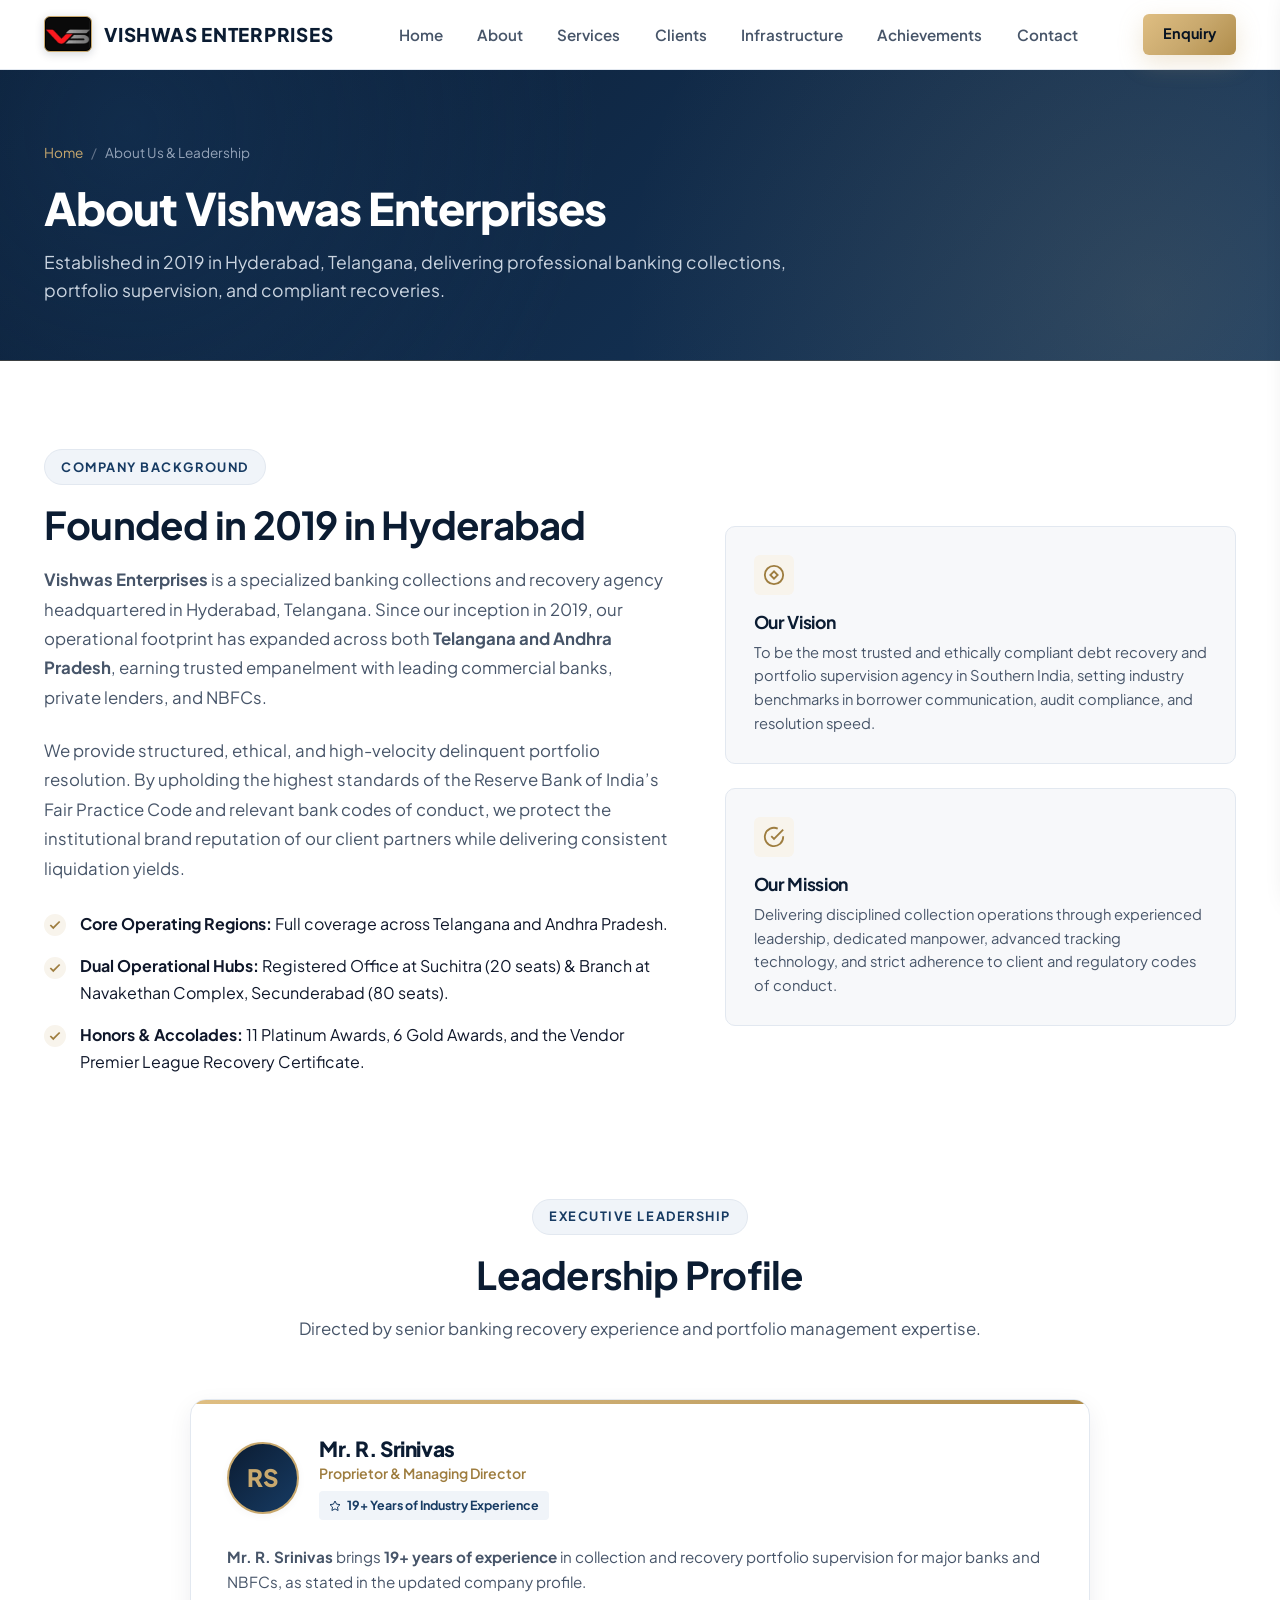
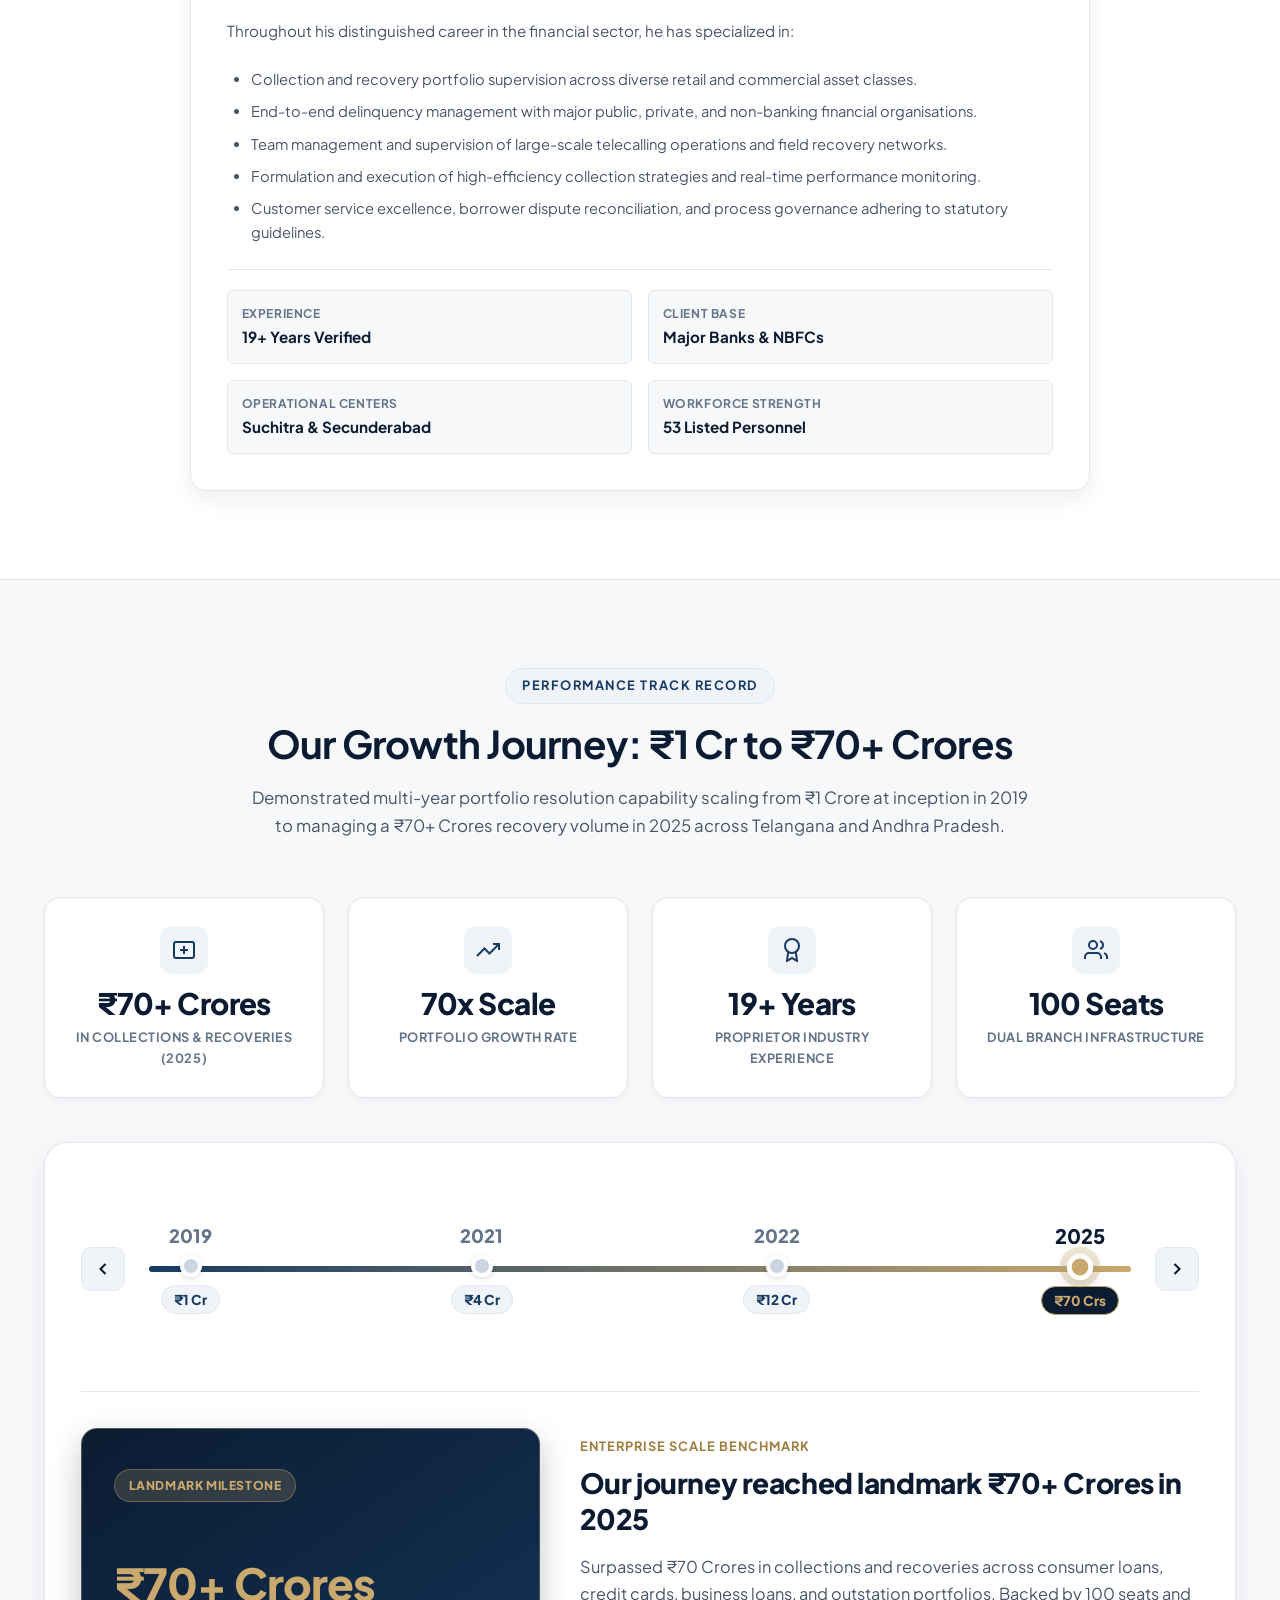
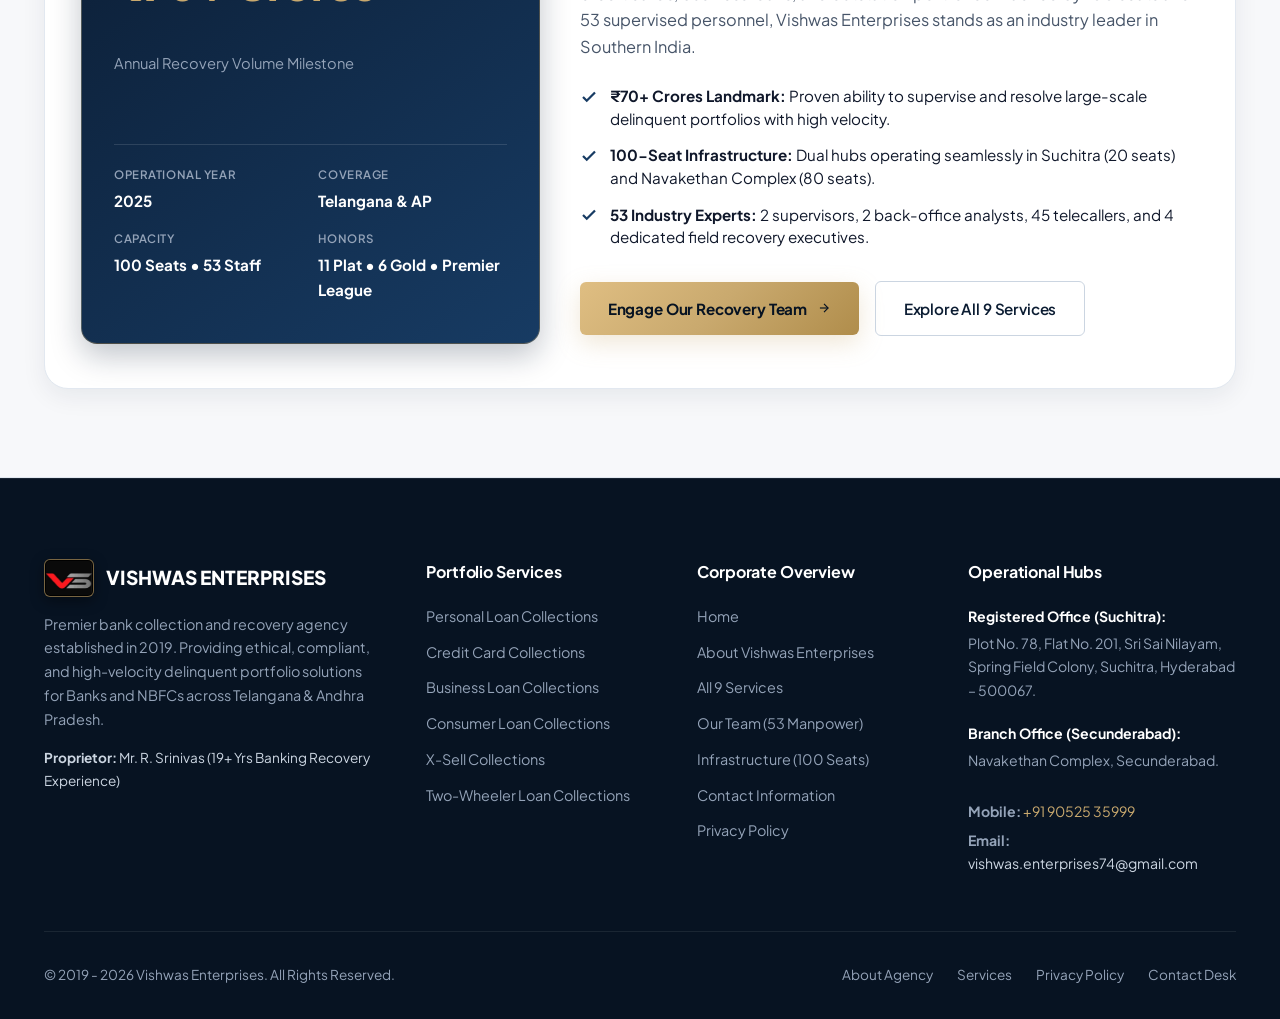
==== commit 2251d0b1: "Add Recovery Growth Journey interactive timeline (2019: 1cr, 2021: 4cr, 2022: 12cr, 2025: 70crs) wit" ====
--- a/about.html
+++ b/about.html
@@ -71,6 +71,7 @@
       <li><a href="index.html" class="nav-link">Home</a></li>
       <li><a href="about.html" class="nav-link">About Us & Leadership</a></li>
       <li><a href="services.html" class="nav-link">All 9 Services</a></li>
+      <li><a href="index.html#clients" class="nav-link">Our Clients & Partners</a></li>
       <li><a href="index.html#team" class="nav-link">Our Team (53 Manpower)</a></li>
       <li><a href="index.html#infrastructure" class="nav-link">Infrastructure</a></li>
       <li><a href="index.html#awards" class="nav-link">Achievements</a></li>
@@ -209,6 +210,168 @@
     </div>
   </section>
 
+  <!-- ========================================================================
+       RECOVERY GROWTH JOURNEY (2019 - 2025 TRACK RECORD)
+       ======================================================================== -->
+  <section id="journey" class="section journey-section">
+    <div class="container">
+      <div class="section-header">
+        <span class="section-tag">Performance Track Record</span>
+        <h2 class="section-title">Our Growth Journey: ₹1 Cr to ₹70+ Crores</h2>
+        <p class="section-desc">
+          Demonstrated multi-year portfolio resolution capability scaling from ₹1 Crore at inception in 2019 to managing a ₹70+ Crores recovery volume in 2025 across Telangana and Andhra Pradesh.
+        </p>
+      </div>
+
+      <!-- Top Stats Bar -->
+      <div class="journey-stats-grid">
+        <div class="journey-stat-card">
+          <div class="journey-stat-icon">
+            <svg width="24" height="24" viewBox="0 0 24 24" fill="none" stroke="currentColor" stroke-width="2"><rect x="2" y="4" width="20" height="16" rx="2"/><line x1="12" y1="8" x2="12" y2="16"/><line x1="8" y1="12" x2="16" y2="12"/></svg>
+          </div>
+          <div class="journey-stat-val">₹70+ Crores</div>
+          <div class="journey-stat-lbl">In Collections & Recoveries (2025)</div>
+        </div>
+
+        <div class="journey-stat-card">
+          <div class="journey-stat-icon">
+            <svg width="24" height="24" viewBox="0 0 24 24" fill="none" stroke="currentColor" stroke-width="2"><polyline points="23 6 13.5 15.5 8.5 10.5 1 18"/><polyline points="17 6 23 6 23 12"/></svg>
+          </div>
+          <div class="journey-stat-val">70x Scale</div>
+          <div class="journey-stat-lbl">Portfolio Growth Rate</div>
+        </div>
+
+        <div class="journey-stat-card">
+          <div class="journey-stat-icon">
+            <svg width="24" height="24" viewBox="0 0 24 24" fill="none" stroke="currentColor" stroke-width="2"><circle cx="12" cy="8" r="7"/><polyline points="8.21 13.89 7 23 12 20 17 23 15.79 13.88"/></svg>
+          </div>
+          <div class="journey-stat-val">19+ Years</div>
+          <div class="journey-stat-lbl">Proprietor Industry Experience</div>
+        </div>
+
+        <div class="journey-stat-card">
+          <div class="journey-stat-icon">
+            <svg width="24" height="24" viewBox="0 0 24 24" fill="none" stroke="currentColor" stroke-width="2"><path d="M17 21v-2a4 4 0 0 0-4-4H5a4 4 0 0 0-4 4v2"/><circle cx="9" cy="7" r="4"/><path d="M23 21v-2a4 4 0 0 0-3-3.87"/><path d="M16 3.13a4 4 0 0 1 0 7.75"/></svg>
+          </div>
+          <div class="journey-stat-val">100 Seats</div>
+          <div class="journey-stat-lbl">Dual Branch Infrastructure</div>
+        </div>
+      </div>
+
+      <!-- Interactive Timeline Component -->
+      <div class="journey-timeline-box">
+        <div class="journey-timeline-nav">
+          <button class="timeline-arrow prev" id="timelinePrev" aria-label="Previous Milestone">
+            <svg width="20" height="20" viewBox="0 0 24 24" fill="none" stroke="currentColor" stroke-width="2.5"><polyline points="15 18 9 12 15 6"/></svg>
+          </button>
+
+          <div class="journey-track-wrapper">
+            <div class="journey-track-line">
+              <div class="journey-track-progress" id="timelineProgress" style="width: 100%;"></div>
+            </div>
+
+            <div class="journey-nodes">
+              <!-- 2019 Milestone -->
+              <button class="journey-node" data-index="0" data-year="2019" aria-label="Milestone 2019: 1 Crore">
+                <span class="node-year">2019</span>
+                <span class="node-circle"></span>
+                <span class="node-amount">₹1 Cr</span>
+              </button>
+
+              <!-- 2021 Milestone -->
+              <button class="journey-node" data-index="1" data-year="2021" aria-label="Milestone 2021: 4 Crores">
+                <span class="node-year">2021</span>
+                <span class="node-circle"></span>
+                <span class="node-amount">₹4 Cr</span>
+              </button>
+
+              <!-- 2022 Milestone -->
+              <button class="journey-node" data-index="2" data-year="2022" aria-label="Milestone 2022: 12 Crores">
+                <span class="node-year">2022</span>
+                <span class="node-circle"></span>
+                <span class="node-amount">₹12 Cr</span>
+              </button>
+
+              <!-- 2025 Milestone (Active) -->
+              <button class="journey-node active" data-index="3" data-year="2025" aria-label="Milestone 2025: 70 Crores">
+                <span class="node-year">2025</span>
+                <span class="node-circle"></span>
+                <span class="node-amount">₹70 Crs</span>
+              </button>
+            </div>
+          </div>
+
+          <button class="timeline-arrow next" id="timelineNext" aria-label="Next Milestone">
+            <svg width="20" height="20" viewBox="0 0 24 24" fill="none" stroke="currentColor" stroke-width="2.5"><polyline points="9 18 15 12 9 6"/></svg>
+          </button>
+        </div>
+
+        <!-- Detail Display Card (Split Row) -->
+        <div class="journey-card-split" id="journeyDisplay">
+          <!-- Left Visual Block -->
+          <div class="journey-visual-panel">
+            <div class="journey-badge-tag" id="journeyBadge">Landmark Milestone</div>
+            <div class="journey-amount-hero" id="journeyAmountHero">₹70+ Crores</div>
+            <div class="journey-amount-sub">Annual Recovery Volume Milestone</div>
+
+            <div class="journey-meta-grid">
+              <div class="journey-meta-item">
+                <span class="journey-meta-label">Operational Year</span>
+                <span class="journey-meta-val" id="journeyYearMeta">2025</span>
+              </div>
+              <div class="journey-meta-item">
+                <span class="journey-meta-label">Coverage</span>
+                <span class="journey-meta-val">Telangana & AP</span>
+              </div>
+              <div class="journey-meta-item">
+                <span class="journey-meta-label">Capacity</span>
+                <span class="journey-meta-val" id="journeyScaleMeta">100 Seats &bull; 53 Staff</span>
+              </div>
+              <div class="journey-meta-item">
+                <span class="journey-meta-label">Honors</span>
+                <span class="journey-meta-val" id="journeyAwardMeta">11 Plat &bull; 6 Gold</span>
+              </div>
+            </div>
+          </div>
+
+          <!-- Right Content Block -->
+          <div class="journey-content-panel">
+            <div class="journey-milestone-tag" id="journeyTag">Enterprise Scale Benchmark</div>
+            <h3 class="journey-milestone-title" id="journeyTitle">Our journey reached landmark ₹70+ Crores in 2025</h3>
+            <p class="journey-milestone-desc" id="journeyDesc">
+              Surpassed ₹70 Crores in collections and recoveries across consumer loans, credit cards, business loans, and outstation portfolios. Backed by 100 seats and 53 supervised personnel, Vishwas Enterprises stands as an industry leader in Southern India.
+            </p>
+
+            <ul class="journey-highlights-list" id="journeyHighlights">
+              <li>
+                <svg width="18" height="18" viewBox="0 0 24 24" fill="none" stroke="currentColor" stroke-width="3"><polyline points="20 6 9 17 4 12"/></svg>
+                <span><strong>₹70+ Crores Landmark:</strong> Proven ability to supervise and resolve large-scale delinquent portfolios with high velocity.</span>
+              </li>
+              <li>
+                <svg width="18" height="18" viewBox="0 0 24 24" fill="none" stroke="currentColor" stroke-width="3"><polyline points="20 6 9 17 4 12"/></svg>
+                <span><strong>100-Seat Infrastructure:</strong> Dual hubs operating seamlessly in Suchitra (20 seats) and Navakethan Complex (80 seats).</span>
+              </li>
+              <li>
+                <svg width="18" height="18" viewBox="0 0 24 24" fill="none" stroke="currentColor" stroke-width="3"><polyline points="20 6 9 17 4 12"/></svg>
+                <span><strong>53 Industry Experts:</strong> 2 supervisors, 2 back-office analysts, 45 telecallers, and 4 dedicated field recovery executives.</span>
+              </li>
+            </ul>
+
+            <div class="journey-actions">
+              <a href="contact.html#contact" class="btn btn-primary">
+                <span>Engage Our Recovery Team</span>
+                <svg width="14" height="14" viewBox="0 0 24 24" fill="none" stroke="currentColor" stroke-width="2"><line x1="5" y1="12" x2="19" y2="12"/><polyline points="12 5 19 12 12 19"/></svg>
+              </a>
+              <a href="services.html" class="btn btn-outline-navy">
+                <span>Explore All 9 Services</span>
+              </a>
+            </div>
+          </div>
+        </div>
+      </div>
+    </div>
+  </section>
+
   <!-- Footer -->
   <footer class="main-footer">
     <div class="container">
--- a/css/style.css
+++ b/css/style.css
@@ -775,31 +775,50 @@
 
 .clients-grid {
   display: grid;
-  grid-template-columns: repeat(auto-fill, minmax(210px, 1fr));
-  gap: 1.25rem;
+  grid-template-columns: repeat(5, 1fr);
+  gap: 1.5rem;
+}
+
+@media (max-width: 1100px) {
+  .clients-grid {
+    grid-template-columns: repeat(3, 1fr);
+  }
+}
+
+@media (max-width: 768px) {
+  .clients-grid {
+    grid-template-columns: repeat(2, 1fr);
+    gap: 1rem;
+  }
+}
+
+@media (max-width: 480px) {
+  .clients-grid {
+    grid-template-columns: 1fr;
+  }
 }
 
 .client-card {
   background: var(--bg-white);
   border: 1px solid var(--border-subtle);
-  border-radius: var(--radius-md);
-  padding: 1.5rem 1.25rem;
+  border-radius: var(--radius-lg);
+  padding: 2rem 1.25rem;
   display: flex;
   flex-direction: column;
   align-items: center;
   justify-content: center;
   text-align: center;
-  min-height: 110px;
+  min-height: 160px;
   box-shadow: var(--shadow-sm);
-  transition: all var(--transition-fast);
+  transition: all var(--transition-smooth);
   position: relative;
   overflow: hidden;
 }
 
 .client-card:hover {
-  transform: translateY(-4px);
+  transform: translateY(-6px);
   border-color: var(--accent-gold);
-  box-shadow: 0 10px 25px rgba(11, 28, 50, 0.1);
+  box-shadow: 0 14px 32px rgba(11, 28, 50, 0.12);
 }
 
 .client-card.featured {
@@ -807,62 +826,78 @@
   background: linear-gradient(180deg, #FFFFFF 0%, #FAF8F4 100%);
 }
 
+.client-card-logo-wrap {
+  width: 100%;
+  height: 64px;
+  display: flex;
+  align-items: center;
+  justify-content: center;
+  margin-bottom: 1.15rem;
+  padding: 0.35rem 0.75rem;
+  background: #FFFFFF;
+  border-radius: var(--radius-sm);
+  transition: all var(--transition-fast);
+}
+
+.client-bank-logo {
+  max-width: 100%;
+  max-height: 52px;
+  width: auto;
+  height: auto;
+  object-fit: contain;
+  display: block;
+  margin: 0 auto;
+  transition: transform var(--transition-smooth);
+  filter: drop-shadow(0 1px 2px rgba(11, 28, 50, 0.06));
+}
+
+.client-card:hover .client-bank-logo {
+  transform: scale(1.08);
+}
+
 .client-card-icon {
-  width: 32px;
-  height: 32px;
-  border-radius: 50%;
+  width: 52px;
+  height: 52px;
+  border-radius: 12px;
   background: var(--navy-ultra-light);
   color: var(--secondary-royal);
   display: flex;
   align-items: center;
   justify-content: center;
-  margin-bottom: 0.65rem;
-  font-size: 0.85rem;
+  margin-bottom: 1rem;
+  transition: all var(--transition-fast);
+}
+
+.client-card:hover .client-card-icon {
+  background: var(--primary-navy);
+  color: var(--accent-gold);
+  transform: scale(1.05);
 }
 
 .client-card.featured .client-card-icon {
-  background: rgba(201, 169, 110, 0.15);
+  background: rgba(201, 169, 110, 0.16);
   color: var(--accent-gold-dark);
 }
 
 .client-card-name {
-  font-size: 1.05rem;
+  font-size: 1.15rem;
   font-weight: 800;
   color: var(--primary-navy);
   letter-spacing: -0.01em;
-  line-height: 1.25;
-  margin-bottom: 0.35rem;
+  line-height: 1.3;
+  margin-bottom: 0.4rem;
 }
 
 .client-card-tag {
-  font-size: 0.72rem;
+  font-size: 0.76rem;
   font-weight: 700;
   text-transform: uppercase;
-  letter-spacing: 0.06em;
+  letter-spacing: 0.05em;
   color: var(--text-muted);
 }
 
 .client-card.featured .client-card-tag {
   color: var(--accent-gold-dark);
-}
-
-/* Slide showcase card */
-.client-slide-wrap {
-  margin-top: 2.5rem;
-  background: var(--bg-white);
-  border: 1px solid var(--border-subtle);
-  border-radius: var(--radius-lg);
-  padding: 1.5rem;
-  box-shadow: var(--shadow-md);
-  text-align: center;
-}
-
-.client-slide-img {
-  width: 100%;
-  max-height: 480px;
-  object-fit: contain;
-  border-radius: var(--radius-md);
-  box-shadow: 0 4px 16px rgba(0, 0, 0, 0.08);
 }
 
 /* ==========================================================================
@@ -2918,3 +2953,400 @@
   }
 }
 
+/* ==========================================================================
+   RECOVERY GROWTH JOURNEY (2019 - 2025 TRACK RECORD)
+   ========================================================================== */
+.journey-section {
+  background-color: var(--bg-light);
+  border-top: 1px solid var(--border-subtle);
+  border-bottom: 1px solid var(--border-subtle);
+  position: relative;
+}
+
+.journey-stats-grid {
+  display: grid;
+  grid-template-columns: repeat(4, 1fr);
+  gap: 1.5rem;
+  margin-bottom: 2.75rem;
+}
+
+.journey-stat-card {
+  background: var(--bg-white);
+  border: 1px solid var(--border-subtle);
+  border-radius: var(--radius-lg);
+  padding: 1.75rem 1.25rem;
+  text-align: center;
+  box-shadow: var(--shadow-sm);
+  transition: all var(--transition-fast);
+  position: relative;
+}
+
+.journey-stat-card:hover {
+  transform: translateY(-4px);
+  border-color: var(--accent-gold);
+  box-shadow: 0 10px 25px rgba(11, 28, 50, 0.08);
+}
+
+.journey-stat-icon {
+  width: 48px;
+  height: 48px;
+  margin: 0 auto 0.75rem auto;
+  border-radius: 12px;
+  background: var(--navy-ultra-light);
+  color: var(--secondary-royal);
+  display: flex;
+  align-items: center;
+  justify-content: center;
+  transition: all var(--transition-fast);
+}
+
+.journey-stat-card:hover .journey-stat-icon {
+  background: var(--primary-navy);
+  color: var(--accent-gold);
+}
+
+.journey-stat-val {
+  font-size: 1.85rem;
+  font-weight: 800;
+  color: var(--primary-navy);
+  letter-spacing: -0.02em;
+  line-height: 1.2;
+  margin-bottom: 0.35rem;
+}
+
+.journey-stat-lbl {
+  font-size: 0.8rem;
+  font-weight: 700;
+  color: var(--text-muted);
+  text-transform: uppercase;
+  letter-spacing: 0.04em;
+}
+
+/* Timeline Box */
+.journey-timeline-box {
+  background: var(--bg-white);
+  border: 1px solid var(--border-subtle);
+  border-radius: var(--radius-xl);
+  padding: 2.75rem 2.25rem;
+  box-shadow: var(--shadow-md);
+}
+
+.journey-timeline-nav {
+  display: flex;
+  align-items: center;
+  gap: 1.5rem;
+  position: relative;
+  padding: 0.75rem 0;
+}
+
+.timeline-arrow {
+  width: 44px;
+  height: 44px;
+  flex-shrink: 0;
+  border-radius: 10px;
+  border: 1px solid var(--border-subtle);
+  background: var(--navy-ultra-light);
+  color: var(--primary-navy);
+  display: flex;
+  align-items: center;
+  justify-content: center;
+  cursor: pointer;
+  transition: all var(--transition-fast);
+}
+
+.timeline-arrow:hover {
+  background: var(--primary-navy);
+  color: var(--accent-gold);
+  border-color: var(--primary-navy);
+}
+
+.journey-track-wrapper {
+  flex: 1;
+  position: relative;
+  padding: 1.25rem 0.5rem;
+}
+
+.journey-track-line {
+  position: absolute;
+  top: 50%;
+  left: 0;
+  right: 0;
+  height: 6px;
+  background: #E2E8F0;
+  transform: translateY(-50%);
+  border-radius: 6px;
+  z-index: 1;
+}
+
+.journey-track-progress {
+  height: 100%;
+  width: 100%;
+  background: linear-gradient(90deg, #173B63 0%, #C9A96E 100%);
+  border-radius: 6px;
+  transition: width 0.35s ease;
+}
+
+.journey-nodes {
+  position: relative;
+  z-index: 2;
+  display: flex;
+  justify-content: space-between;
+  align-items: center;
+  width: 100%;
+}
+
+.journey-node {
+  display: flex;
+  flex-direction: column;
+  align-items: center;
+  background: none;
+  border: none;
+  cursor: pointer;
+  outline: none;
+  padding: 0.25rem;
+  transition: transform var(--transition-fast);
+}
+
+.journey-node:hover {
+  transform: translateY(-2px);
+}
+
+.node-year {
+  font-size: 1.15rem;
+  font-weight: 800;
+  color: var(--text-muted);
+  margin-bottom: 0.5rem;
+  transition: all var(--transition-fast);
+}
+
+.node-circle {
+  width: 22px;
+  height: 22px;
+  border-radius: 50%;
+  background: #CBD5E1;
+  border: 4px solid var(--bg-white);
+  box-shadow: 0 2px 6px rgba(0, 0, 0, 0.12);
+  margin-bottom: 0.5rem;
+  transition: all 0.3s cubic-bezier(0.4, 0, 0.2, 1);
+}
+
+.node-amount {
+  font-size: 0.85rem;
+  font-weight: 800;
+  padding: 0.3rem 0.75rem;
+  border-radius: 50px;
+  background: var(--navy-ultra-light);
+  color: var(--secondary-royal);
+  border: 1px solid var(--border-subtle);
+  transition: all var(--transition-fast);
+  white-space: nowrap;
+}
+
+/* Active Node State */
+.journey-node.active .node-year {
+  color: var(--primary-navy);
+  font-size: 1.25rem;
+}
+
+.journey-node.active .node-circle {
+  background: var(--accent-gold);
+  box-shadow: 0 0 0 6px rgba(201, 169, 110, 0.3), 0 4px 12px rgba(11, 28, 50, 0.2);
+  transform: scale(1.2);
+}
+
+.journey-node.active .node-amount {
+  background: var(--primary-navy);
+  color: var(--accent-gold);
+  border-color: var(--accent-gold);
+}
+
+/* Split Display Card */
+.journey-card-split {
+  display: grid;
+  grid-template-columns: 1fr 1.35fr;
+  gap: 2.5rem;
+  margin-top: 2.5rem;
+  padding-top: 2.25rem;
+  border-top: 1px solid var(--border-subtle);
+  align-items: stretch;
+  transition: opacity 0.2s ease, transform 0.2s ease;
+}
+
+.journey-visual-panel {
+  background: linear-gradient(145deg, #0B1C32 0%, #173B63 100%);
+  border-radius: var(--radius-lg);
+  padding: 2.5rem 2rem;
+  color: var(--text-light);
+  display: flex;
+  flex-direction: column;
+  justify-content: space-between;
+  border: 1px solid rgba(201, 169, 110, 0.35);
+  box-shadow: var(--shadow-navy);
+  position: relative;
+  overflow: hidden;
+}
+
+.journey-badge-tag {
+  display: inline-flex;
+  align-items: center;
+  gap: 0.4rem;
+  padding: 0.35rem 0.85rem;
+  border-radius: 50px;
+  font-size: 0.76rem;
+  font-weight: 800;
+  text-transform: uppercase;
+  letter-spacing: 0.05em;
+  background: rgba(201, 169, 110, 0.2);
+  color: var(--accent-gold);
+  border: 1px solid rgba(201, 169, 110, 0.4);
+  margin-bottom: 1.25rem;
+  align-self: flex-start;
+}
+
+.journey-amount-hero {
+  font-size: 2.75rem;
+  font-weight: 900;
+  color: var(--accent-gold);
+  letter-spacing: -0.02em;
+  line-height: 1.1;
+  margin-bottom: 0.35rem;
+}
+
+.journey-amount-sub {
+  font-size: 0.92rem;
+  color: #94A3B8;
+  margin-bottom: 2rem;
+}
+
+.journey-meta-grid {
+  display: grid;
+  grid-template-columns: repeat(2, 1fr);
+  gap: 1rem;
+  border-top: 1px solid rgba(255, 255, 255, 0.12);
+  padding-top: 1.25rem;
+}
+
+.journey-meta-item {
+  display: flex;
+  flex-direction: column;
+  gap: 0.25rem;
+}
+
+.journey-meta-label {
+  font-size: 0.72rem;
+  text-transform: uppercase;
+  letter-spacing: 0.05em;
+  color: #94A3B8;
+  font-weight: 600;
+}
+
+.journey-meta-val {
+  font-size: 0.95rem;
+  font-weight: 700;
+  color: #FFFFFF;
+}
+
+.journey-content-panel {
+  display: flex;
+  flex-direction: column;
+  justify-content: center;
+  padding: 0.5rem 0;
+}
+
+.journey-milestone-tag {
+  font-size: 0.8rem;
+  font-weight: 700;
+  text-transform: uppercase;
+  letter-spacing: 0.08em;
+  color: var(--accent-gold-dark);
+  margin-bottom: 0.5rem;
+}
+
+.journey-milestone-title {
+  font-size: 1.75rem;
+  font-weight: 800;
+  color: var(--primary-navy);
+  letter-spacing: -0.015em;
+  line-height: 1.3;
+  margin-bottom: 1rem;
+}
+
+.journey-milestone-desc {
+  font-size: 1.02rem;
+  color: var(--text-secondary);
+  line-height: 1.65;
+  margin-bottom: 1.5rem;
+}
+
+.journey-highlights-list {
+  list-style: none;
+  padding: 0;
+  margin: 0 0 2rem 0;
+  display: flex;
+  flex-direction: column;
+  gap: 0.85rem;
+}
+
+.journey-highlights-list li {
+  display: flex;
+  align-items: flex-start;
+  gap: 0.75rem;
+  font-size: 0.95rem;
+  color: var(--text-primary);
+  line-height: 1.5;
+}
+
+.journey-highlights-list li svg {
+  flex-shrink: 0;
+  color: var(--secondary-royal);
+  margin-top: 0.15rem;
+}
+
+.journey-actions {
+  display: flex;
+  align-items: center;
+  gap: 1rem;
+  flex-wrap: wrap;
+}
+
+@media (max-width: 992px) {
+  .journey-stats-grid {
+    grid-template-columns: repeat(2, 1fr);
+  }
+
+  .journey-card-split {
+    grid-template-columns: 1fr;
+    gap: 2rem;
+  }
+}
+
+@media (max-width: 600px) {
+  .journey-timeline-box {
+    padding: 1.75rem 1.25rem;
+  }
+
+  .node-year {
+    font-size: 0.95rem;
+  }
+
+  .node-amount {
+    font-size: 0.75rem;
+    padding: 0.2rem 0.5rem;
+  }
+
+  .journey-amount-hero {
+    font-size: 2.2rem;
+  }
+
+  .journey-milestone-title {
+    font-size: 1.4rem;
+  }
+}
+
+@media (max-width: 480px) {
+  .journey-stats-grid {
+    grid-template-columns: 1fr;
+  }
+}
+
+
